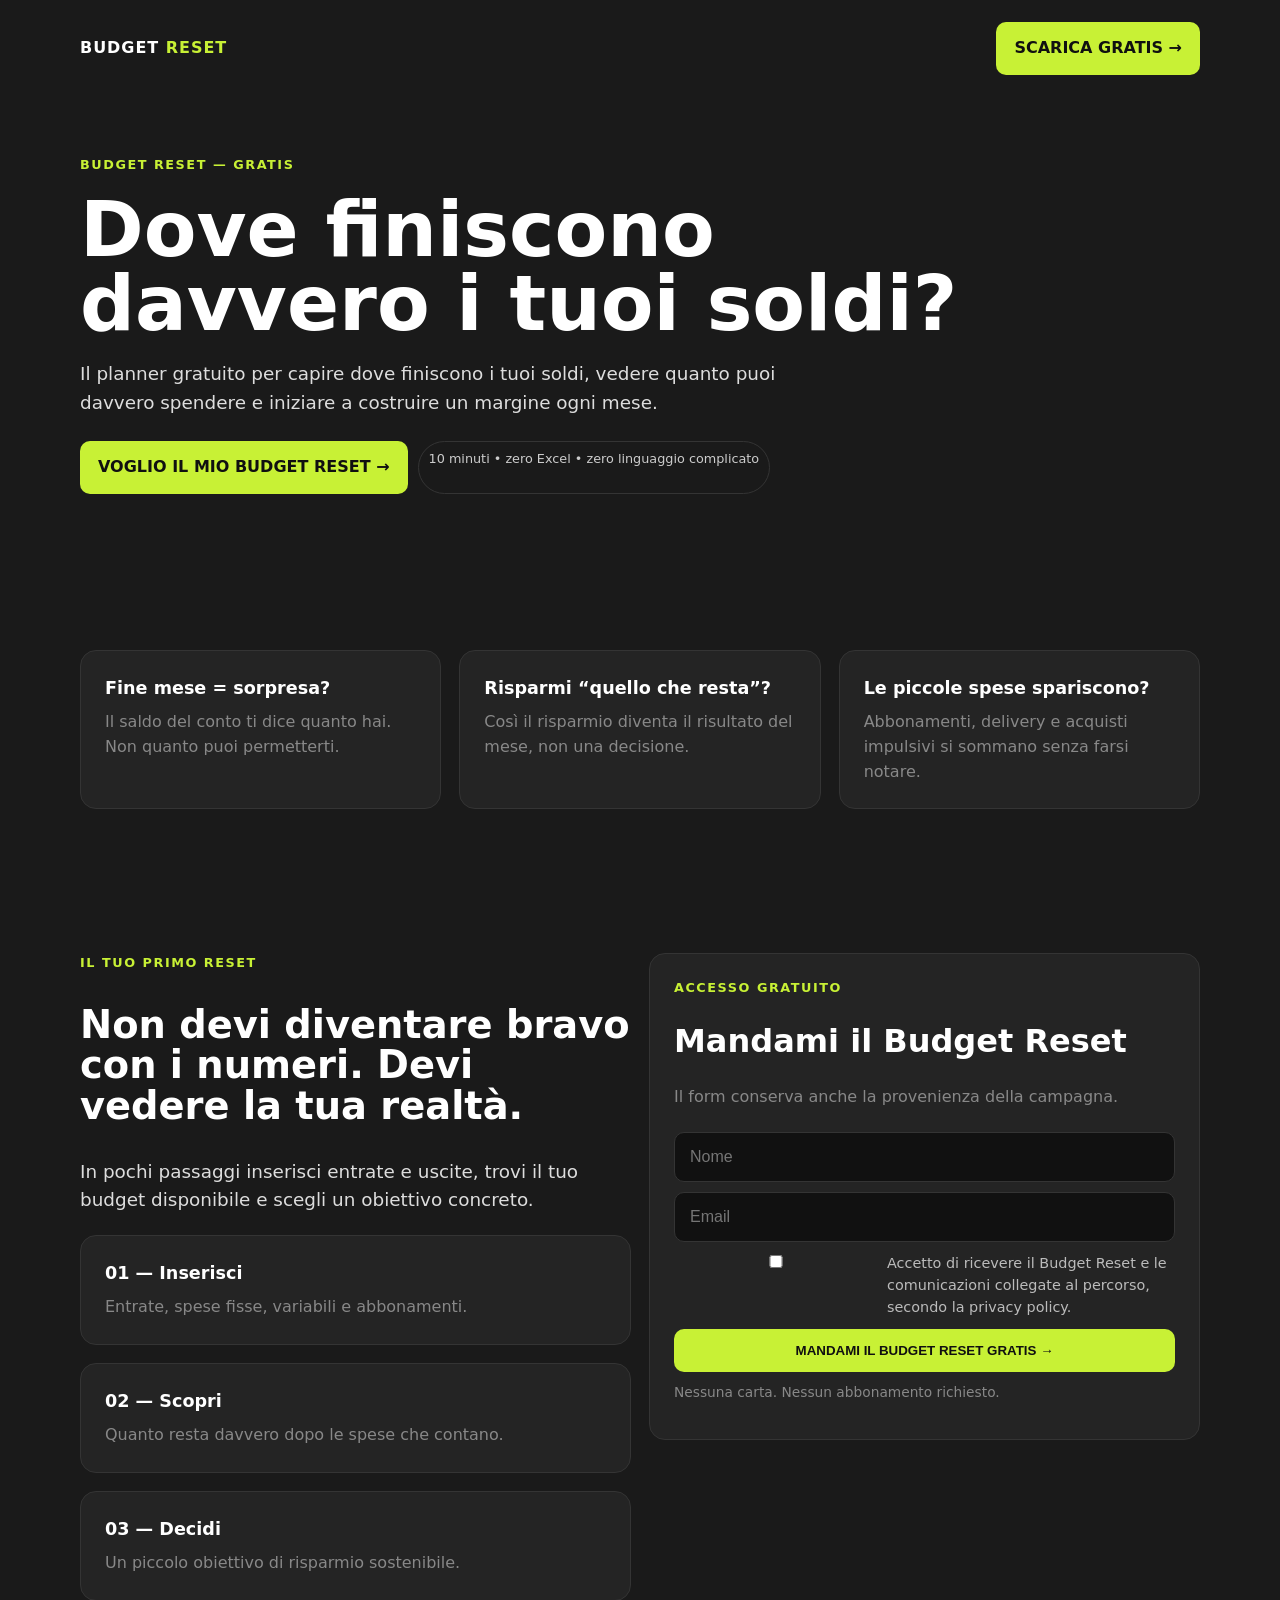
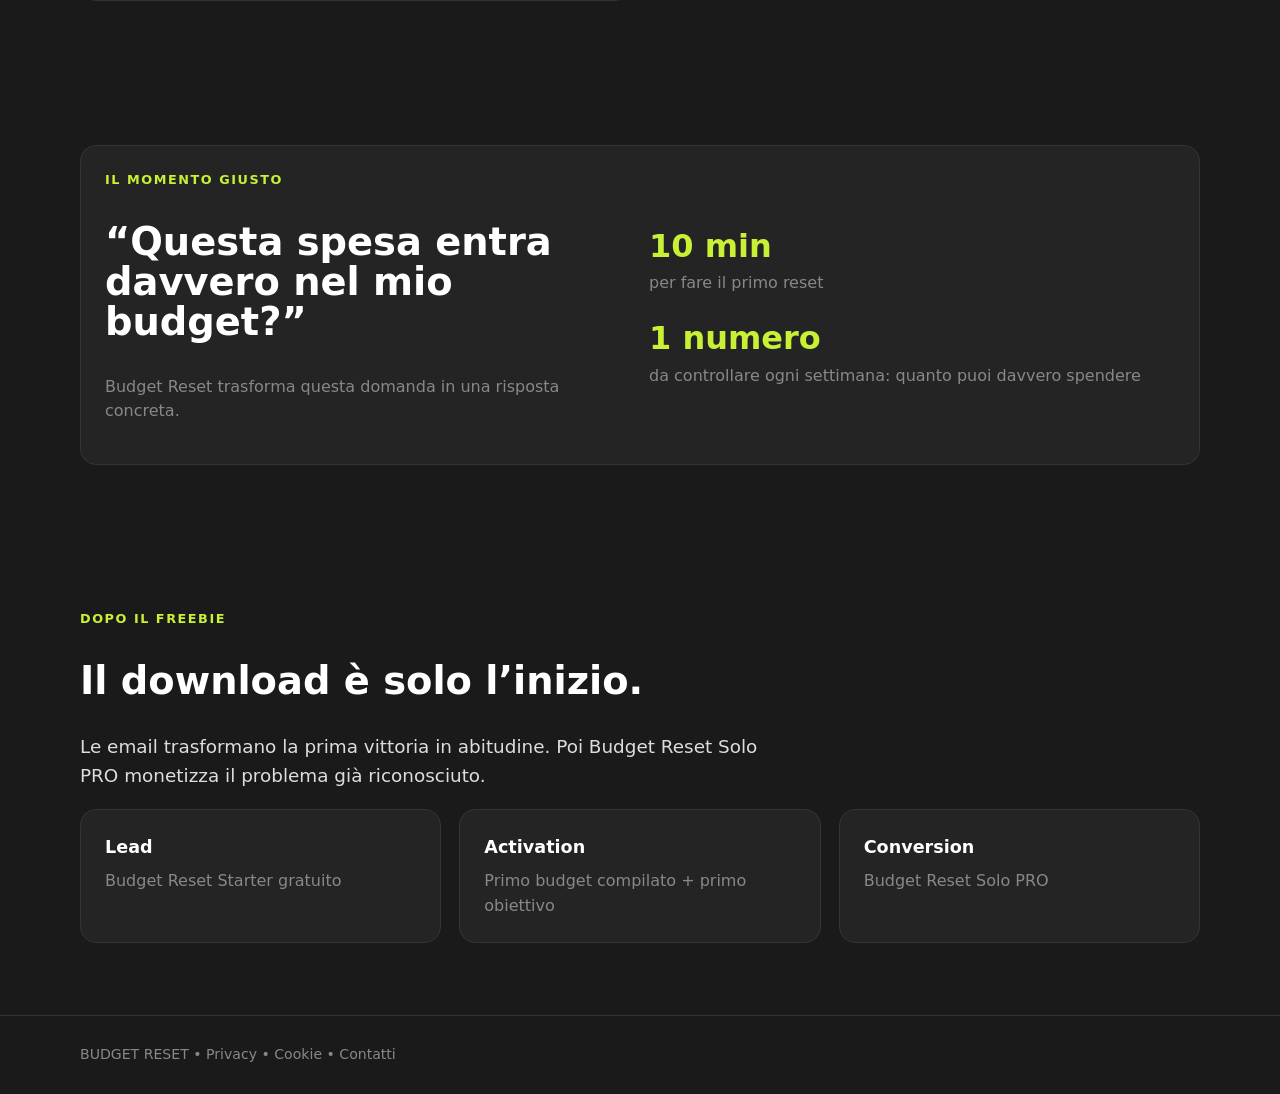
==== site/index.html @ 52a8dcbb "Add files via upload" ====
<!doctype html>
<html lang="it">
<head>
<meta charset="utf-8"><meta name="viewport" content="width=device-width,initial-scale=1">
<title>Budget Reset — Gratis</title>
<meta name="description" content="Capisci dove finiscono davvero i tuoi soldi in meno di 10 minuti.">
<link rel="stylesheet" href="style.css">
</head>
<body>
<div class="wrap">
<nav class="nav"><div class="logo">BUDGET <span>RESET</span></div><a class="btn" href="#download">SCARICA GRATIS →</a></nav>

<header class="hero">
<div class="kicker">BUDGET RESET — GRATIS</div>
<h1>Dove finiscono davvero i tuoi soldi?</h1>
<p class="lead">Il planner gratuito per capire dove finiscono i tuoi soldi, vedere quanto puoi davvero spendere e iniziare a costruire un margine ogni mese.</p>
<div style="display:flex;gap:10px;flex-wrap:wrap;margin-top:24px">
<a class="btn" href="#download">VOGLIO IL MIO BUDGET RESET →</a>
<span class="badge">10 minuti • zero Excel • zero linguaggio complicato</span>
</div>
</header>

<section><div class="grid grid3">
<div class="card"><strong>Fine mese = sorpresa?</strong><span class="muted">Il saldo del conto ti dice quanto hai. Non quanto puoi permetterti.</span></div>
<div class="card"><strong>Risparmi “quello che resta”?</strong><span class="muted">Così il risparmio diventa il risultato del mese, non una decisione.</span></div>
<div class="card"><strong>Le piccole spese spariscono?</strong><span class="muted">Abbonamenti, delivery e acquisti impulsivi si sommano senza farsi notare.</span></div>
</div></section>

<section id="download">
<div class="grid grid2" style="align-items:start">
<div>
<div class="kicker">IL TUO PRIMO RESET</div>
<h2>Non devi diventare bravo con i numeri. Devi vedere la tua realtà.</h2>
<p class="lead">In pochi passaggi inserisci entrate e uscite, trovi il tuo budget disponibile e scegli un obiettivo concreto.</p>
<div class="grid" style="margin-top:20px">
<div class="card"><strong>01 — Inserisci</strong><span class="muted">Entrate, spese fisse, variabili e abbonamenti.</span></div>
<div class="card"><strong>02 — Scopri</strong><span class="muted">Quanto resta davvero dopo le spese che contano.</span></div>
<div class="card"><strong>03 — Decidi</strong><span class="muted">Un piccolo obiettivo di risparmio sostenibile.</span></div>
</div>
</div>

<div class="card">
<div class="kicker">ACCESSO GRATUITO</div>
<h2 style="font-size:2rem">Mandami il Budget Reset</h2>
<p class="muted">Il form conserva anche la provenienza della campagna.</p>
<form class="form" id="leadForm" action="__WEBHOOK_URL__" method="POST">
<input name="name" id="name" placeholder="Nome" autocomplete="name" required>
<input name="email" id="email" type="email" placeholder="Email" autocomplete="email" required>
<input type="hidden" name="utm_source" id="utm_source">
<input type="hidden" name="utm_medium" id="utm_medium">
<input type="hidden" name="utm_campaign" id="utm_campaign">
<input type="hidden" name="utm_content" id="utm_content">
<input type="hidden" name="utm_term" id="utm_term">
<label class="check"><input type="checkbox" required> Accetto di ricevere il Budget Reset e le comunicazioni collegate al percorso, secondo la privacy policy.</label>
<button class="btn" type="submit">MANDAMI IL BUDGET RESET GRATIS →</button>
<div class="small">Nessuna carta. Nessun abbonamento richiesto.</div>
</form>
<div id="status" class="small" style="margin-top:12px"></div>
</div>
</div>
</section>

<section><div class="card"><div class="grid grid2" style="align-items:center">
<div><div class="kicker">IL MOMENTO GIUSTO</div><h2>“Questa spesa entra davvero nel mio budget?”</h2><p class="muted">Budget Reset trasforma questa domanda in una risposta concreta.</p></div>
<div><div class="stat">10 min</div><div class="muted">per fare il primo reset</div><div class="stat" style="margin-top:18px">1 numero</div><div class="muted">da controllare ogni settimana: quanto puoi davvero spendere</div></div>
</div></div></section>

<section><div class="kicker">DOPO IL FREEBIE</div><h2>Il download è solo l’inizio.</h2><p class="lead">Le email trasformano la prima vittoria in abitudine. Poi Budget Reset Solo PRO monetizza il problema già riconosciuto.</p>
<div class="grid grid3">
<div class="card"><strong>Lead</strong><span class="muted">Budget Reset Starter gratuito</span></div>
<div class="card"><strong>Activation</strong><span class="muted">Primo budget compilato + primo obiettivo</span></div>
<div class="card"><strong>Conversion</strong><span class="muted">Budget Reset Solo PRO</span></div>
</div></section>
</div>

<footer class="footer"><div class="wrap">BUDGET RESET • Privacy • Cookie • Contatti</div></footer>

<script>
(function(){
const p=new URLSearchParams(location.search);
["source","medium","campaign","content","term"].forEach(k=>{
const v=p.get("utm_"+k); const el=document.getElementById("utm_"+k); if(el) el.value=v||"";
});
localStorage.setItem("budget_reset_attribution", JSON.stringify(Object.fromEntries(
["source","medium","campaign","content","term"].map(k=>["utm_"+k,p.get("utm_"+k)||""])
)));
document.getElementById("leadForm").addEventListener("submit",function(e){
if(this.action.includes("__WEBHOOK_URL__")){
e.preventDefault();
document.getElementById("status").textContent="Configura il WEBHOOK_URL in index.html prima della pubblicazione.";
}
if(window.BRTrack) BRTrack("generate_lead");
});
})();
</script>
<script src="tracking.js"></script>
</body></html>
---- site/style.css ----
:root{--bg:#1A1A1A;--text:#FFFFFF;--accent:#C8F135;--muted:#888888;--card:#242424;--border:#343434}
*{box-sizing:border-box}html{scroll-behavior:smooth}
body{margin:0;background:var(--bg);color:var(--text);font-family:Inter,system-ui,-apple-system,Segoe UI,Roboto,Arial,sans-serif;line-height:1.55}
a{color:inherit}.wrap{width:min(1120px,92%);margin:auto}
.nav{display:flex;align-items:center;justify-content:space-between;padding:22px 0}
.logo{font-weight:900;letter-spacing:.06em}.logo span{color:var(--accent)}
.btn{display:inline-flex;align-items:center;justify-content:center;gap:8px;background:var(--accent);color:#101010;border:0;border-radius:10px;padding:14px 18px;font-weight:900;text-decoration:none;cursor:pointer}
.btn.ghost{background:transparent;color:var(--text);border:1px solid var(--border)}
.hero{padding:58px 0 84px}.kicker{color:var(--accent);font-weight:900;letter-spacing:.12em;font-size:.8rem}
h1{font-size:clamp(2.6rem,6vw,5.2rem);line-height:.97;margin:18px 0;max-width:900px}
h2{font-size:clamp(1.8rem,3vw,2.7rem);line-height:1.05}.lead{color:#ddd;font-size:1.15rem;max-width:720px}
.grid{display:grid;gap:18px}.grid3{grid-template-columns:repeat(3,1fr)}.grid2{grid-template-columns:repeat(2,1fr)}
.card{background:var(--card);border:1px solid var(--border);border-radius:16px;padding:24px}.card strong{display:block;font-size:1.1rem;margin-bottom:8px}
section{padding:72px 0}.muted{color:var(--muted)}
.form{display:grid;gap:10px;max-width:520px;margin-top:22px}
input{width:100%;padding:15px;border-radius:10px;border:1px solid var(--border);background:#111;color:var(--text);font-size:1rem}
.small{font-size:.86rem;color:var(--muted)}.check{display:flex;gap:10px;align-items:flex-start;font-size:.9rem;color:#bbb}
.footer{border-top:1px solid var(--border);padding:28px 0;color:var(--muted);font-size:.88rem}
.badge{display:inline-block;padding:7px 10px;border:1px solid var(--border);border-radius:999px;color:#ccc;font-size:.8rem}
.stat{font-size:2rem;font-weight:900;color:var(--accent)}
@media(max-width:800px){.grid3,.grid2{grid-template-columns:1fr}.hero{padding-top:30px}.nav .btn{padding:11px 13px}}
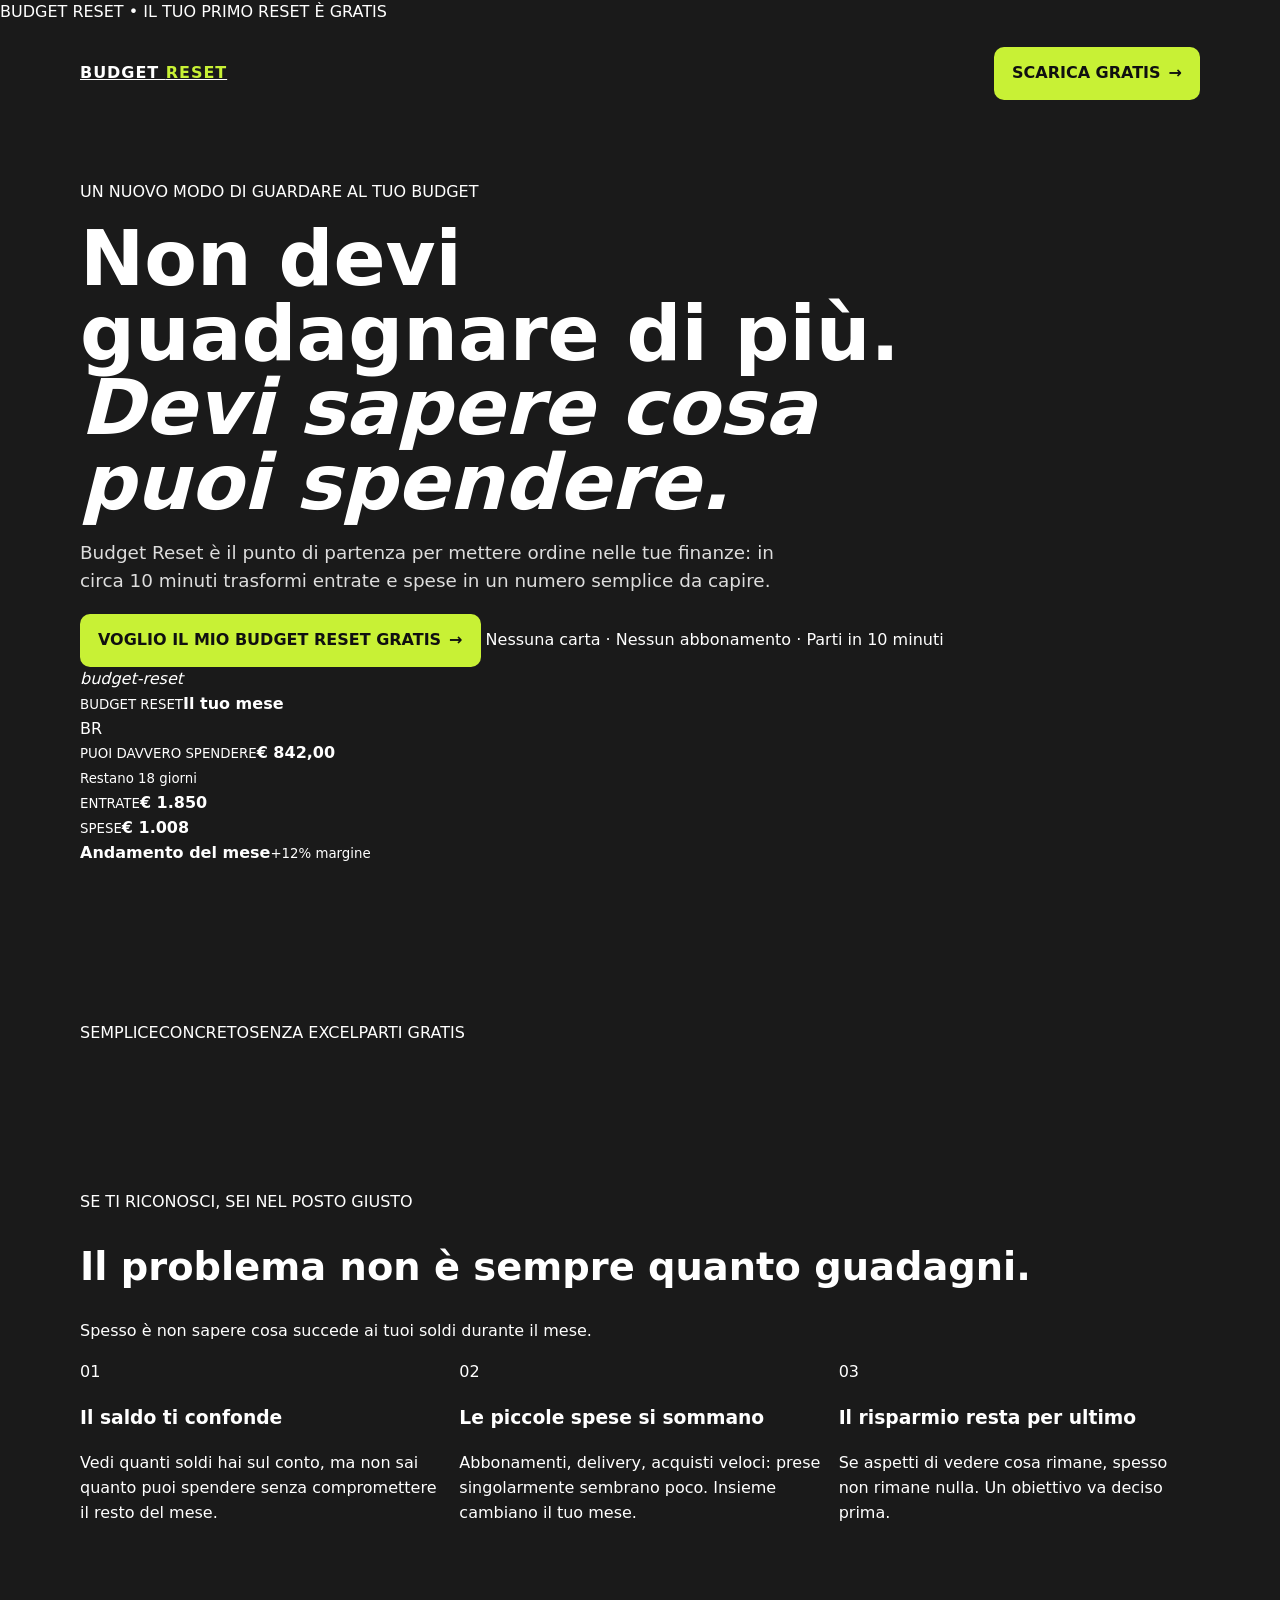
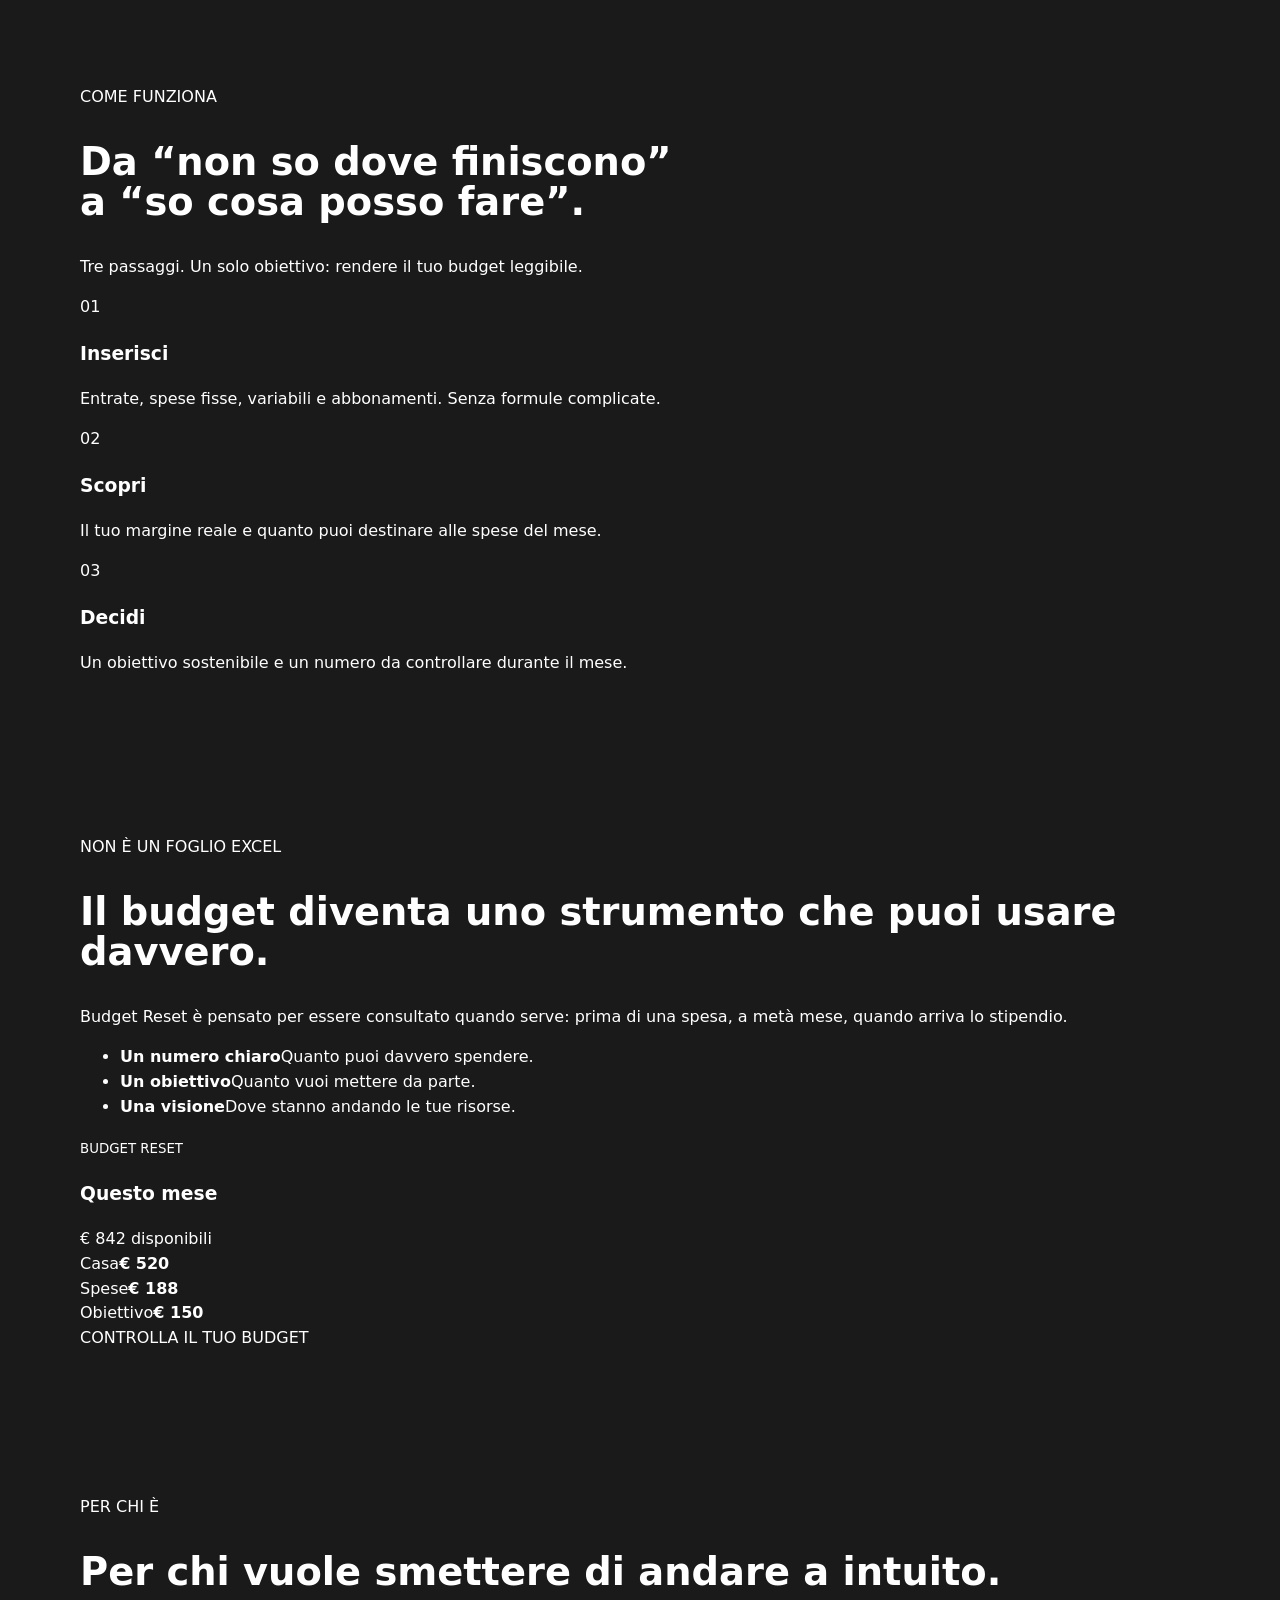
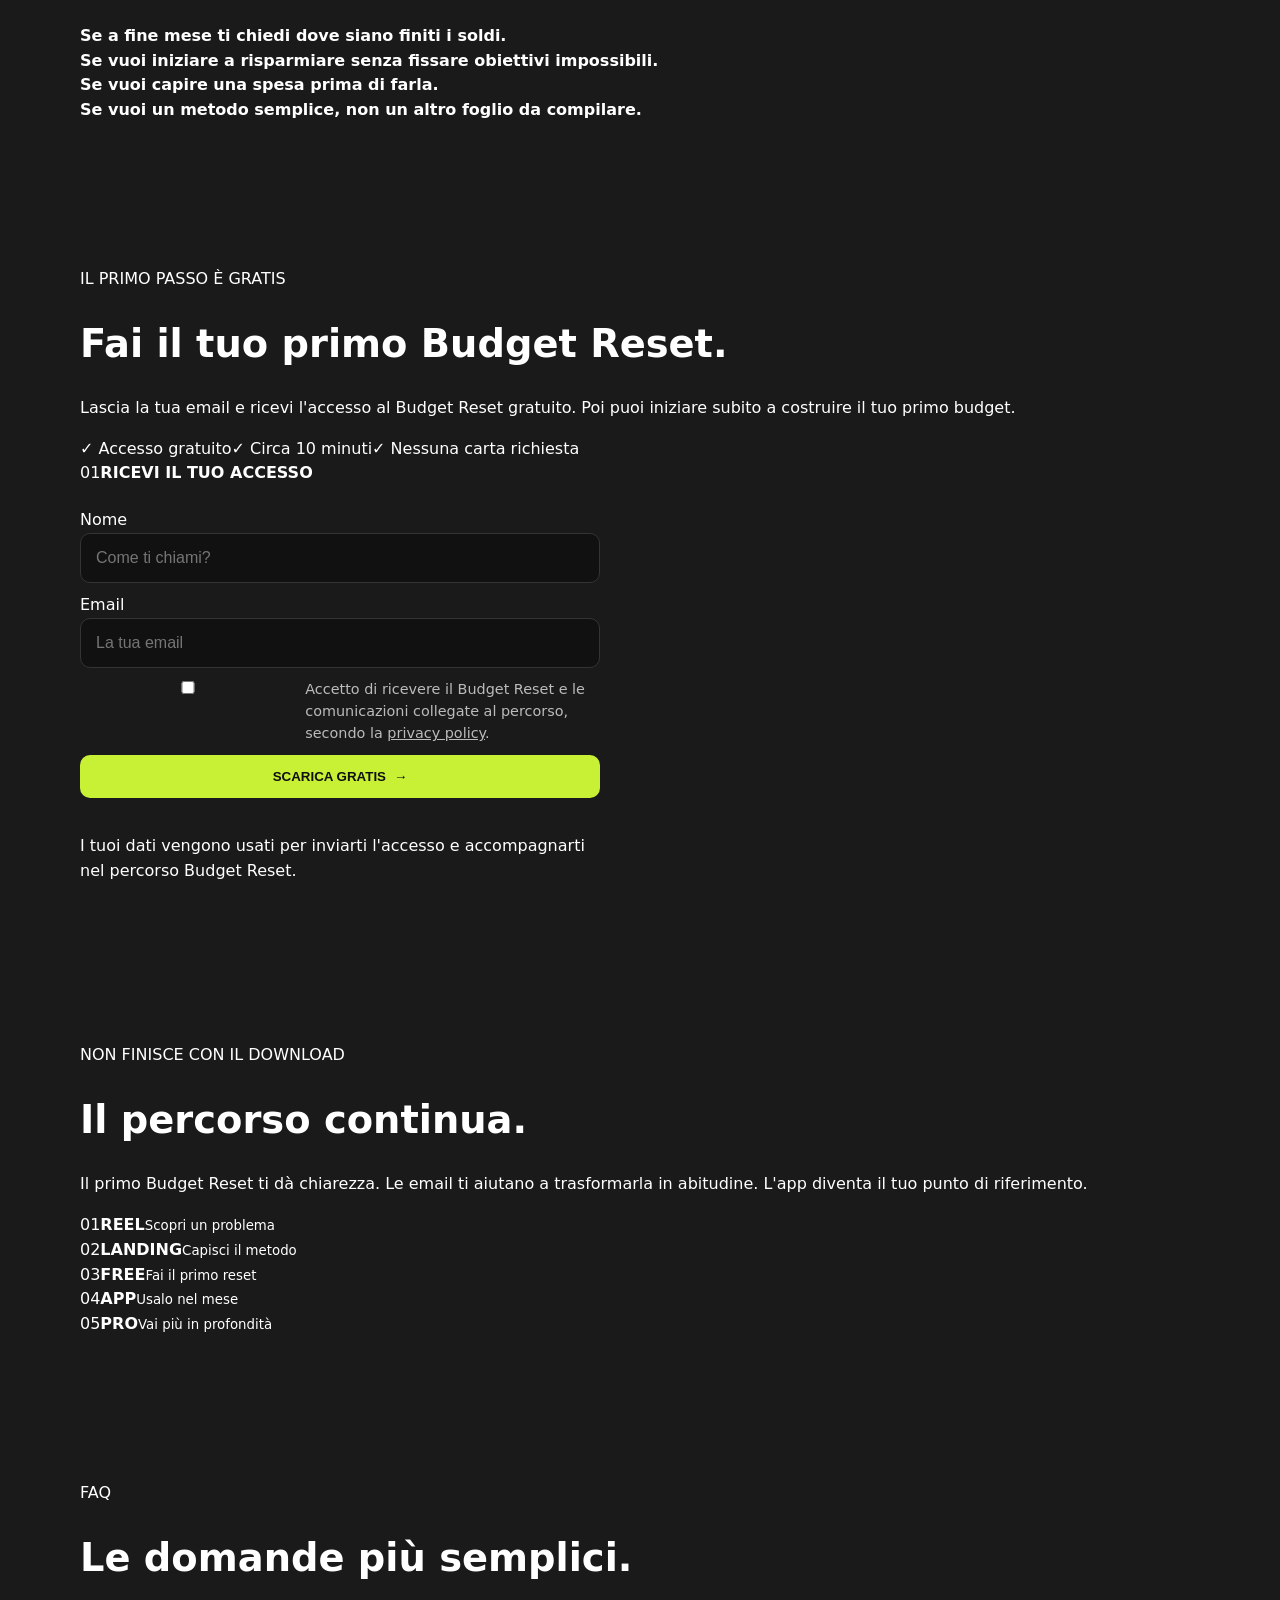
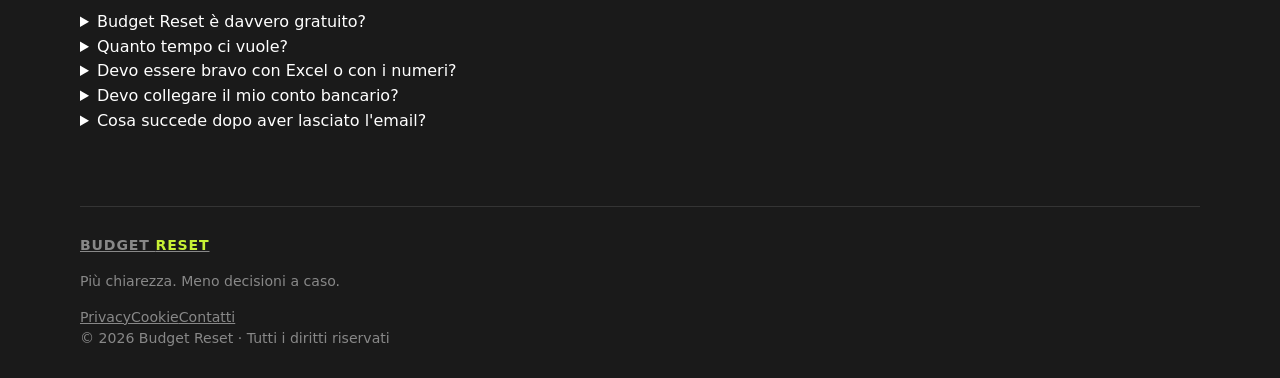
==== commit 9f0e4aeb: "feat: create Budget Reset landing page 2.0" ====
--- a/site/index.html
+++ b/site/index.html
@@ -1,97 +1,118 @@
 <!doctype html>
 <html lang="it">
 <head>
-<meta charset="utf-8"><meta name="viewport" content="width=device-width,initial-scale=1">
-<title>Budget Reset — Gratis</title>
-<meta name="description" content="Capisci dove finiscono davvero i tuoi soldi in meno di 10 minuti.">
+<meta charset="utf-8">
+<meta name="viewport" content="width=device-width,initial-scale=1">
+<title>Budget Reset — Riprendi il controllo dei tuoi soldi</title>
+<meta name="description" content="Budget Reset ti aiuta a capire quanto puoi davvero spendere, organizzare le tue spese e costruire un margine ogni mese. Gratis.">
+<meta name="theme-color" content="#111111">
 <link rel="stylesheet" href="style.css">
 </head>
 <body>
+<div class="announcement">BUDGET RESET <span>•</span> IL TUO PRIMO RESET È GRATIS</div>
 <div class="wrap">
-<nav class="nav"><div class="logo">BUDGET <span>RESET</span></div><a class="btn" href="#download">SCARICA GRATIS →</a></nav>
+<nav class="nav" aria-label="Navigazione principale">
+  <a class="logo" href="/">BUDGET <span>RESET</span></a>
+  <a class="btn btn-small" href="#download">SCARICA GRATIS <b>→</b></a>
+</nav>
 
-<header class="hero">
-<div class="kicker">BUDGET RESET — GRATIS</div>
-<h1>Dove finiscono davvero i tuoi soldi?</h1>
-<p class="lead">Il planner gratuito per capire dove finiscono i tuoi soldi, vedere quanto puoi davvero spendere e iniziare a costruire un margine ogni mese.</p>
-<div style="display:flex;gap:10px;flex-wrap:wrap;margin-top:24px">
-<a class="btn" href="#download">VOGLIO IL MIO BUDGET RESET →</a>
-<span class="badge">10 minuti • zero Excel • zero linguaggio complicato</span>
-</div>
-</header>
-
-<section><div class="grid grid3">
-<div class="card"><strong>Fine mese = sorpresa?</strong><span class="muted">Il saldo del conto ti dice quanto hai. Non quanto puoi permetterti.</span></div>
-<div class="card"><strong>Risparmi “quello che resta”?</strong><span class="muted">Così il risparmio diventa il risultato del mese, non una decisione.</span></div>
-<div class="card"><strong>Le piccole spese spariscono?</strong><span class="muted">Abbonamenti, delivery e acquisti impulsivi si sommano senza farsi notare.</span></div>
-</div></section>
-
-<section id="download">
-<div class="grid grid2" style="align-items:start">
-<div>
-<div class="kicker">IL TUO PRIMO RESET</div>
-<h2>Non devi diventare bravo con i numeri. Devi vedere la tua realtà.</h2>
-<p class="lead">In pochi passaggi inserisci entrate e uscite, trovi il tuo budget disponibile e scegli un obiettivo concreto.</p>
-<div class="grid" style="margin-top:20px">
-<div class="card"><strong>01 — Inserisci</strong><span class="muted">Entrate, spese fisse, variabili e abbonamenti.</span></div>
-<div class="card"><strong>02 — Scopri</strong><span class="muted">Quanto resta davvero dopo le spese che contano.</span></div>
-<div class="card"><strong>03 — Decidi</strong><span class="muted">Un piccolo obiettivo di risparmio sostenibile.</span></div>
-</div>
-</div>
-
-<div class="card">
-<div class="kicker">ACCESSO GRATUITO</div>
-<h2 style="font-size:2rem">Mandami il Budget Reset</h2>
-<p class="muted">Il form conserva anche la provenienza della campagna.</p>
-<form class="form" id="leadForm" action="__WEBHOOK_URL__" method="POST">
-<input name="name" id="name" placeholder="Nome" autocomplete="name" required>
-<input name="email" id="email" type="email" placeholder="Email" autocomplete="email" required>
-<input type="hidden" name="utm_source" id="utm_source">
-<input type="hidden" name="utm_medium" id="utm_medium">
-<input type="hidden" name="utm_campaign" id="utm_campaign">
-<input type="hidden" name="utm_content" id="utm_content">
-<input type="hidden" name="utm_term" id="utm_term">
-<label class="check"><input type="checkbox" required> Accetto di ricevere il Budget Reset e le comunicazioni collegate al percorso, secondo la privacy policy.</label>
-<button class="btn" type="submit">MANDAMI IL BUDGET RESET GRATIS →</button>
-<div class="small">Nessuna carta. Nessun abbonamento richiesto.</div>
-</form>
-<div id="status" class="small" style="margin-top:12px"></div>
-</div>
-</div>
+<main>
+<section class="hero">
+  <div class="hero-copy">
+    <div class="eyebrow">UN NUOVO MODO DI GUARDARE AL TUO BUDGET</div>
+    <h1>Non devi guadagnare di più.<br><em>Devi sapere cosa puoi spendere.</em></h1>
+    <p class="lead">Budget Reset è il punto di partenza per mettere ordine nelle tue finanze: in circa 10 minuti trasformi entrate e spese in un numero semplice da capire.</p>
+    <div class="hero-actions">
+      <a class="btn" href="#download">VOGLIO IL MIO BUDGET RESET GRATIS <b>→</b></a>
+      <span class="micro">Nessuna carta · Nessun abbonamento · Parti in 10 minuti</span>
+    </div>
+  </div>
+  <div class="hero-visual" aria-label="Anteprima della web app Budget Reset">
+    <div class="browser">
+      <div class="browser-bar"><span></span><span></span><span></span><i>budget-reset</i></div>
+      <div class="app-head"><div><small>BUDGET RESET</small><strong>Il tuo mese</strong></div><div class="avatar">BR</div></div>
+      <div class="balance"><small>PUOI DAVVERO SPENDERE</small><strong>€ 842,00</strong><div class="progress"><span></span></div><small>Restano 18 giorni</small></div>
+      <div class="mini-grid"><div><small>ENTRATE</small><b>€ 1.850</b></div><div><small>SPESE</small><b>€ 1.008</b></div></div>
+      <div class="chart"><div class="chart-label"><b>Andamento del mese</b><small>+12% margine</small></div><div class="bars"><i style="height:45%"></i><i style="height:62%"></i><i style="height:40%"></i><i style="height:70%"></i><i style="height:52%"></i><i style="height:82%"></i><i style="height:64%"></i></div></div>
+    </div>
+  </div>
 </section>
 
-<section><div class="card"><div class="grid grid2" style="align-items:center">
-<div><div class="kicker">IL MOMENTO GIUSTO</div><h2>“Questa spesa entra davvero nel mio budget?”</h2><p class="muted">Budget Reset trasforma questa domanda in una risposta concreta.</p></div>
-<div><div class="stat">10 min</div><div class="muted">per fare il primo reset</div><div class="stat" style="margin-top:18px">1 numero</div><div class="muted">da controllare ogni settimana: quanto puoi davvero spendere</div></div>
-</div></div></section>
+<section class="trust-strip"><span>SEMPLICE</span><span>CONCRETO</span><span>SENZA EXCEL</span><span>PARTI GRATIS</span></section>
 
-<section><div class="kicker">DOPO IL FREEBIE</div><h2>Il download è solo l’inizio.</h2><p class="lead">Le email trasformano la prima vittoria in abitudine. Poi Budget Reset Solo PRO monetizza il problema già riconosciuto.</p>
-<div class="grid grid3">
-<div class="card"><strong>Lead</strong><span class="muted">Budget Reset Starter gratuito</span></div>
-<div class="card"><strong>Activation</strong><span class="muted">Primo budget compilato + primo obiettivo</span></div>
-<div class="card"><strong>Conversion</strong><span class="muted">Budget Reset Solo PRO</span></div>
-</div></section>
+<section class="problem">
+  <div class="section-intro"><div class="eyebrow">SE TI RICONOSCI, SEI NEL POSTO GIUSTO</div><h2>Il problema non è sempre quanto guadagni.</h2><p>Spesso è non sapere cosa succede ai tuoi soldi durante il mese.</p></div>
+  <div class="grid grid3">
+    <article class="feature-card"><span class="number">01</span><h3>Il saldo ti confonde</h3><p>Vedi quanti soldi hai sul conto, ma non sai quanto puoi spendere senza compromettere il resto del mese.</p></article>
+    <article class="feature-card"><span class="number">02</span><h3>Le piccole spese si sommano</h3><p>Abbonamenti, delivery, acquisti veloci: prese singolarmente sembrano poco. Insieme cambiano il tuo mese.</p></article>
+    <article class="feature-card"><span class="number">03</span><h3>Il risparmio resta per ultimo</h3><p>Se aspetti di vedere cosa rimane, spesso non rimane nulla. Un obiettivo va deciso prima.</p></article>
+  </div>
+</section>
+
+<section class="how">
+  <div class="section-intro centered"><div class="eyebrow">COME FUNZIONA</div><h2>Da “non so dove finiscono”<br> a “so cosa posso fare”.</h2><p>Tre passaggi. Un solo obiettivo: rendere il tuo budget leggibile.</p></div>
+  <div class="steps">
+    <div class="step"><span>01</span><div><h3>Inserisci</h3><p>Entrate, spese fisse, variabili e abbonamenti. Senza formule complicate.</p></div></div>
+    <div class="step"><span>02</span><div><h3>Scopri</h3><p>Il tuo margine reale e quanto puoi destinare alle spese del mese.</p></div></div>
+    <div class="step"><span>03</span><div><h3>Decidi</h3><p>Un obiettivo sostenibile e un numero da controllare durante il mese.</p></div></div>
+  </div>
+</section>
+
+<section class="app-section">
+  <div class="app-copy"><div class="eyebrow">NON È UN FOGLIO EXCEL</div><h2>Il budget diventa uno strumento che puoi usare davvero.</h2><p>Budget Reset è pensato per essere consultato quando serve: prima di una spesa, a metà mese, quando arriva lo stipendio.</p><ul><li><b>Un numero chiaro</b><span>Quanto puoi davvero spendere.</span></li><li><b>Un obiettivo</b><span>Quanto vuoi mettere da parte.</span></li><li><b>Una visione</b><span>Dove stanno andando le tue risorse.</span></li></ul></div>
+  <div class="phone-wrap"><div class="phone"><div class="phone-notch"></div><div class="phone-screen"><small>BUDGET RESET</small><h3>Questo mese</h3><div class="phone-total">€ 842 <span>disponibili</span></div><div class="phone-row"><span>Casa</span><b>€ 520</b></div><div class="phone-row"><span>Spese</span><b>€ 188</b></div><div class="phone-row"><span>Obiettivo</span><b>€ 150</b></div><div class="phone-cta">CONTROLLA IL TUO BUDGET</div></div></div></div>
+</section>
+
+<section class="audience">
+  <div class="section-intro"><div class="eyebrow">PER CHI È</div><h2>Per chi vuole smettere di andare a intuito.</h2></div>
+  <div class="audience-grid"><div><b>Se a fine mese ti chiedi dove siano finiti i soldi.</b></div><div><b>Se vuoi iniziare a risparmiare senza fissare obiettivi impossibili.</b></div><div><b>Se vuoi capire una spesa prima di farla.</b></div><div><b>Se vuoi un metodo semplice, non un altro foglio da compilare.</b></div></div>
+</section>
+
+<section class="download" id="download">
+  <div class="download-copy"><div class="eyebrow">IL PRIMO PASSO È GRATIS</div><h2>Fai il tuo primo Budget Reset.</h2><p>Lascia la tua email e ricevi l'accesso al Budget Reset gratuito. Poi puoi iniziare subito a costruire il tuo primo budget.</p><div class="check-list"><span>✓ Accesso gratuito</span><span>✓ Circa 10 minuti</span><span>✓ Nessuna carta richiesta</span></div></div>
+  <div class="form-card">
+    <div class="form-top"><span>01</span><b>RICEVI IL TUO ACCESSO</b></div>
+    <form class="form" id="leadForm" action="/api/lead" method="POST">
+      <label>Nome<input name="name" id="name" placeholder="Come ti chiami?" autocomplete="name" required></label>
+      <label>Email<input name="email" id="email" type="email" placeholder="La tua email" autocomplete="email" required></label>
+      <input type="hidden" name="utm_source" id="utm_source"><input type="hidden" name="utm_medium" id="utm_medium"><input type="hidden" name="utm_campaign" id="utm_campaign"><input type="hidden" name="utm_content" id="utm_content"><input type="hidden" name="utm_term" id="utm_term">
+      <input type="hidden" name="landing_version" value="2.0">
+      <label class="check"><input type="checkbox" name="consent" value="yes" required><span>Accetto di ricevere il Budget Reset e le comunicazioni collegate al percorso, secondo la <a href="/privacy.html">privacy policy</a>.</span></label>
+      <button class="btn" type="submit">SCARICA GRATIS <b>→</b></button>
+      <div id="status" class="form-status" role="status"></div>
+      <p class="form-note">I tuoi dati vengono usati per inviarti l'accesso e accompagnarti nel percorso Budget Reset.</p>
+    </form>
+  </div>
+</section>
+
+<section class="journey">
+  <div class="section-intro centered"><div class="eyebrow">NON FINISCE CON IL DOWNLOAD</div><h2>Il percorso continua.</h2><p>Il primo Budget Reset ti dà chiarezza. Le email ti aiutano a trasformarla in abitudine. L'app diventa il tuo punto di riferimento.</p></div>
+  <div class="journey-line"><div><span>01</span><b>REEL</b><small>Scopri un problema</small></div><div><span>02</span><b>LANDING</b><small>Capisci il metodo</small></div><div><span>03</span><b>FREE</b><small>Fai il primo reset</small></div><div><span>04</span><b>APP</b><small>Usalo nel mese</small></div><div><span>05</span><b>PRO</b><small>Vai più in profondità</small></div></div>
+</section>
+
+<section class="faq">
+  <div class="section-intro"><div class="eyebrow">FAQ</div><h2>Le domande più semplici.</h2></div>
+  <div class="faq-list">
+    <details><summary>Budget Reset è davvero gratuito?</summary><p>Sì. Il primo Budget Reset è pensato come accesso gratuito al percorso. Non serve inserire una carta.</p></details>
+    <details><summary>Quanto tempo ci vuole?</summary><p>Per il primo reset considera circa 10 minuti. L'obiettivo è darti una fotografia utile senza trasformare il budget in un lavoro.</p></details>
+    <details><summary>Devo essere bravo con Excel o con i numeri?</summary><p>No. Il percorso è costruito per rendere semplici le informazioni che normalmente risultano confuse.</p></details>
+    <details><summary>Devo collegare il mio conto bancario?</summary><p>No. Il primo Budget Reset parte dai dati che inserisci tu.</p></details>
+    <details><summary>Cosa succede dopo aver lasciato l'email?</summary><p>Ricevi l'accesso al Budget Reset e una sequenza di email con indicazioni pratiche per trasformare il primo reset in un'abitudine.</p></details>
+  </div>
+</section>
+</main>
+
+<footer class="footer"><div class="footer-inner"><div><a class="logo" href="/">BUDGET <span>RESET</span></a><p>Più chiarezza. Meno decisioni a caso.</p></div><div class="footer-links"><a href="/privacy.html">Privacy</a><a href="/privacy.html#cookie">Cookie</a><a href="mailto:support@zirofy.app">Contatti</a></div></div><div class="footer-bottom">© 2026 Budget Reset · Tutti i diritti riservati</div></footer>
 </div>
-
-<footer class="footer"><div class="wrap">BUDGET RESET • Privacy • Cookie • Contatti</div></footer>
-
 <script>
 (function(){
 const p=new URLSearchParams(location.search);
-["source","medium","campaign","content","term"].forEach(k=>{
-const v=p.get("utm_"+k); const el=document.getElementById("utm_"+k); if(el) el.value=v||"";
-});
-localStorage.setItem("budget_reset_attribution", JSON.stringify(Object.fromEntries(
-["source","medium","campaign","content","term"].map(k=>["utm_"+k,p.get("utm_"+k)||""])
-)));
-document.getElementById("leadForm").addEventListener("submit",function(e){
-if(this.action.includes("__WEBHOOK_URL__")){
-e.preventDefault();
-document.getElementById("status").textContent="Configura il WEBHOOK_URL in index.html prima della pubblicazione.";
-}
-if(window.BRTrack) BRTrack("generate_lead");
-});
+["source","medium","campaign","content","term"].forEach(k=>{const v=p.get("utm_"+k);const el=document.getElementById("utm_"+k);if(el)el.value=v||"";});
+localStorage.setItem("budget_reset_attribution",JSON.stringify(Object.fromEntries(["source","medium","campaign","content","term"].map(k=>["utm_"+k,p.get("utm_"+k)||""]))));
+const form=document.getElementById("leadForm");
+form.addEventListener("submit",async function(e){e.preventDefault();const status=document.getElementById("status"),button=form.querySelector("button");button.disabled=true;status.textContent="Invio in corso…";try{const response=await fetch(form.action,{method:"POST",body:new FormData(form),headers:{Accept:"application/json"}});const data=await response.json().catch(()=>({}));if(!response.ok||!data.ok)throw new Error(data.error||"Invio non riuscito.");if(window.BRTrack)BRTrack("generate_lead");window.location.href="/thank-you";}catch(error){status.textContent=error.message||"Non è stato possibile completare la richiesta. Riprova tra poco.";button.disabled=false;}});
 })();
 </script>
 <script src="tracking.js"></script>
-</body></html>
+</body>
+</html>
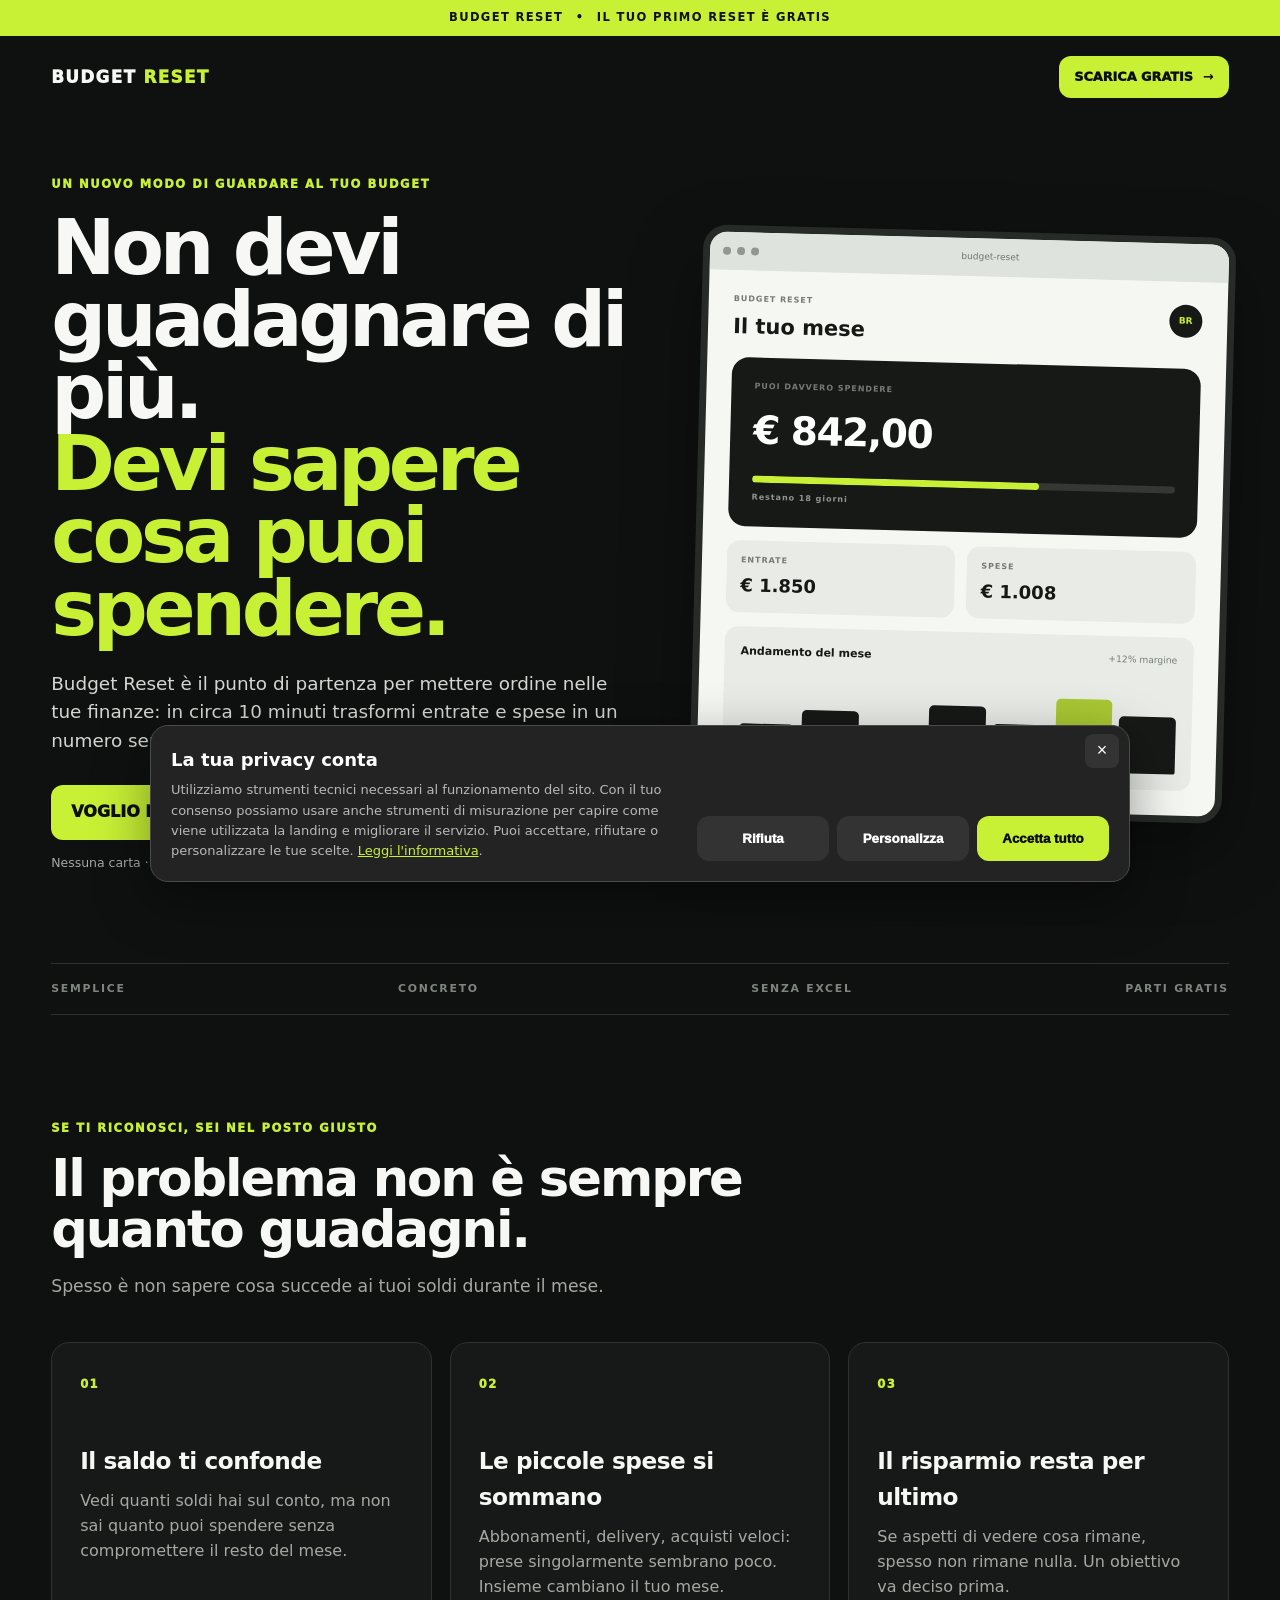
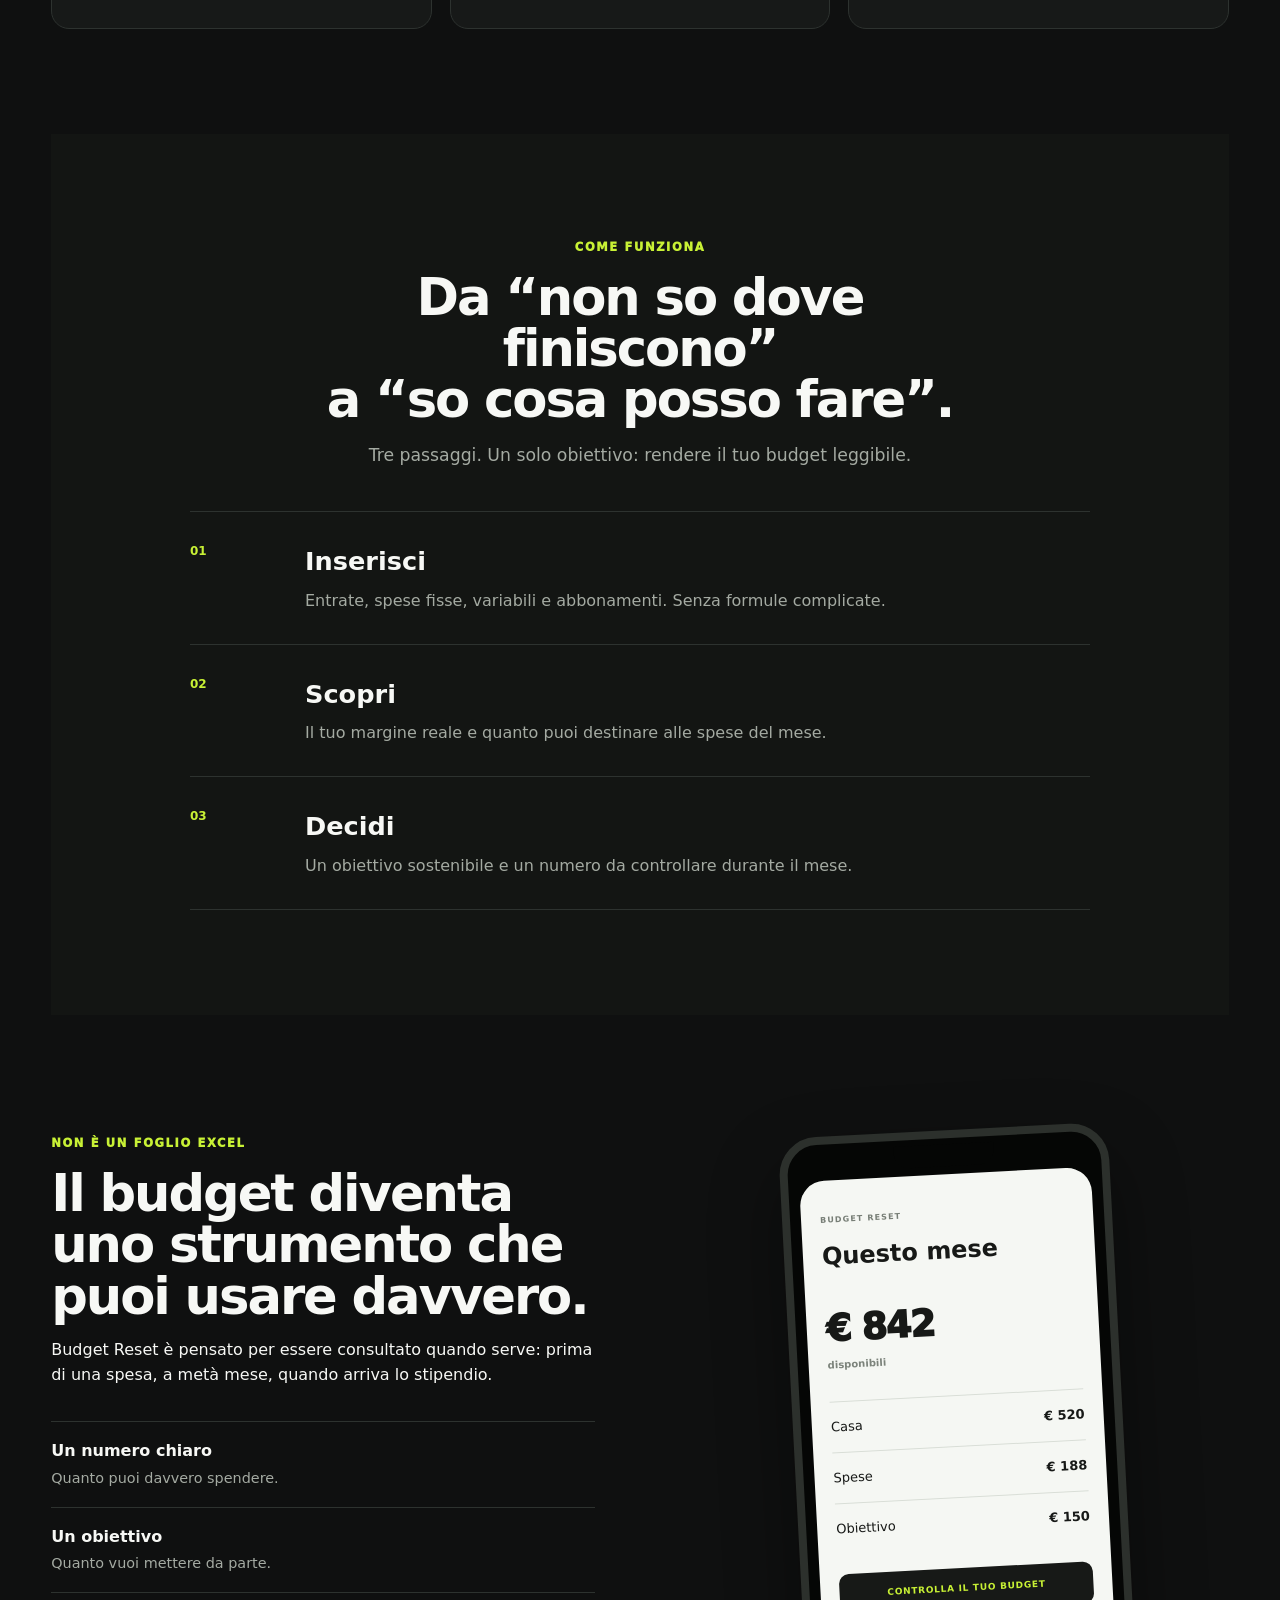
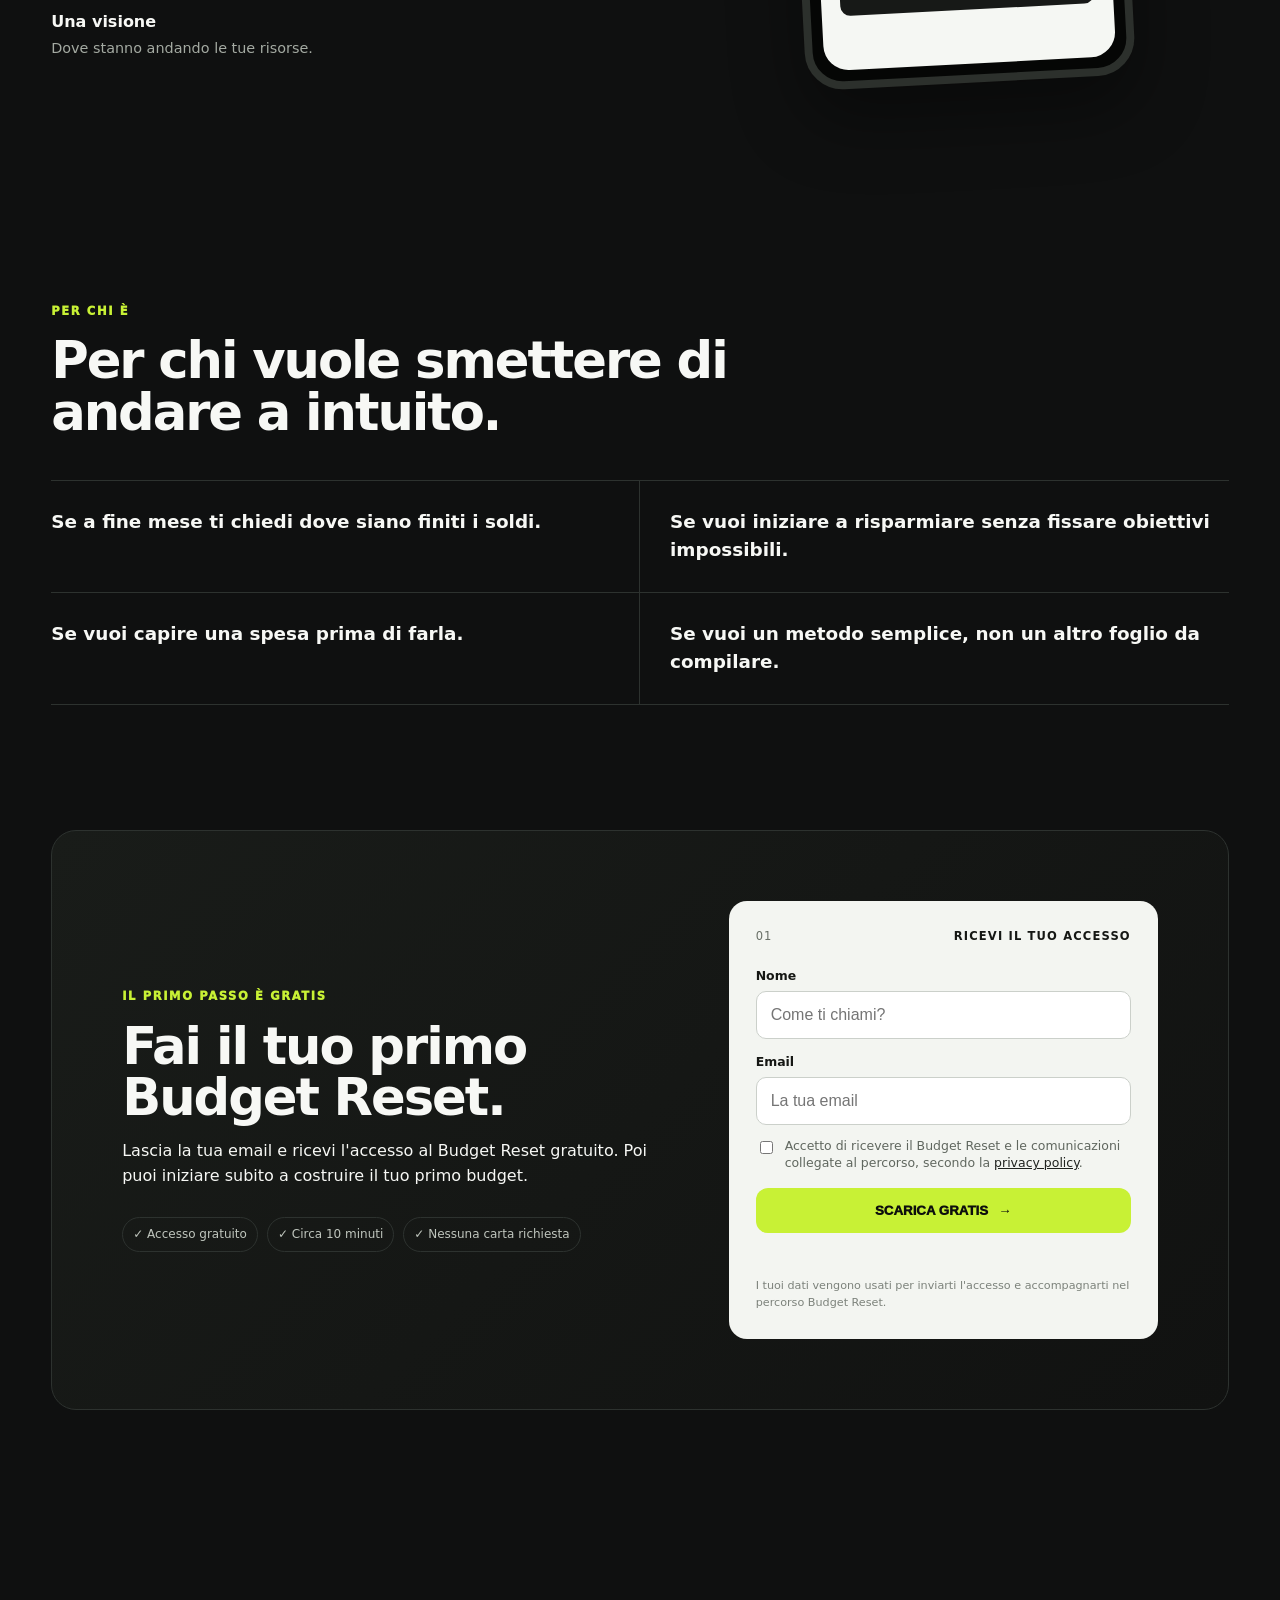
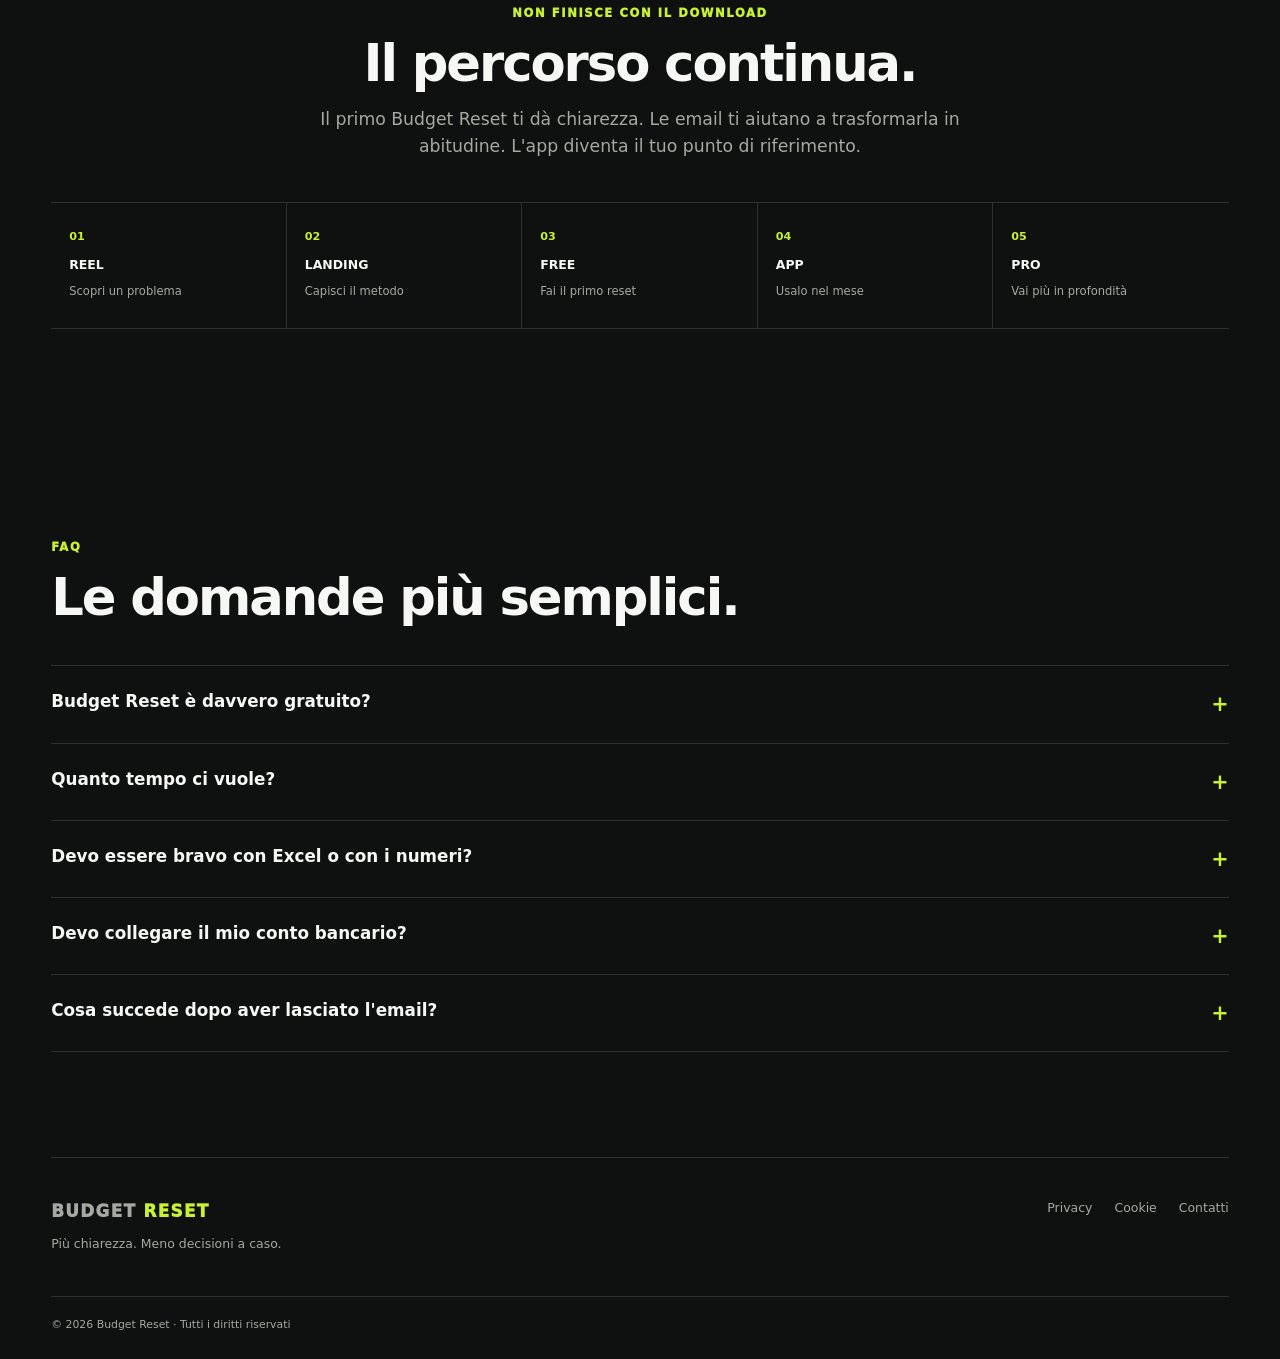
==== commit cf09b65e: "feat: add responsive cookie consent banner to landing" ====
--- a/site/index.html
+++ b/site/index.html
@@ -7,7 +7,36 @@
 <meta name="description" content="Budget Reset ti aiuta a capire quanto puoi davvero spendere, organizzare le tue spese e costruire un margine ogni mese. Gratis.">
 <meta name="theme-color" content="#111111">
 <link rel="stylesheet" href="style.css">
-</head>
+<style>
+.cookie-banner{position:fixed;left:18px;right:18px;bottom:18px;z-index:9999;background:#232323;color:#fff;border:1px solid #4a4a4a;border-radius:18px;box-shadow:0 18px 55px rgba(0,0,0,.4);padding:20px;max-width:980px;margin:auto}
+.cookie-banner-inner{display:grid;grid-template-columns:1fr auto;gap:18px;align-items:end}
+.cookie-title{font-size:18px;font-weight:850;margin:0 0 7px}
+.cookie-text{margin:0;color:#b9b9b9;font-size:13px;line-height:1.55}
+.cookie-actions{display:flex;gap:8px;flex-wrap:wrap;justify-content:flex-end}
+.cookie-actions .btn{min-width:132px}
+.cookie-secondary{background:#333!important;color:#fff!important}
+.cookie-close{position:absolute;right:10px;top:8px;width:34px;height:34px;border:0;border-radius:8px;background:#333;color:#fff;cursor:pointer;font-size:18px}
+.cookie-preferences{display:none;margin-top:15px;padding-top:15px;border-top:1px solid #383838}
+.cookie-preferences.show{display:block}
+.cookie-option{display:flex;justify-content:space-between;gap:18px;align-items:center;padding:12px 0;border-bottom:1px solid #383838}
+.cookie-option:last-child{border-bottom:0}
+.cookie-switch{position:relative;width:48px;height:26px;flex:none}
+.cookie-switch input{opacity:0;width:0;height:0}
+.cookie-slider{position:absolute;inset:0;background:#444;border-radius:999px;cursor:pointer}
+.cookie-slider:before{content:"";position:absolute;width:20px;height:20px;left:3px;top:3px;background:#fff;border-radius:50%;transition:.18s}
+.cookie-switch input:checked + .cookie-slider{background:#C8F135}
+.cookie-switch input:checked + .cookie-slider:before{transform:translateX(22px);background:#111}
+.cookie-necessary{color:#C8F135;font-size:12px;font-weight:800}
+.cookie-link{color:#C8F135}
+@media(max-width:700px){
+  .cookie-banner{left:10px;right:10px;bottom:10px;padding:17px}
+  .cookie-banner-inner{grid-template-columns:1fr;gap:13px}
+  .cookie-actions{justify-content:stretch}
+  .cookie-actions .btn{flex:1 1 100%;min-width:0}
+  .cookie-title{font-size:16px}
+  .cookie-text{font-size:12px}
+}
+</style></head>
 <body>
 <div class="announcement">BUDGET RESET <span>•</span> IL TUO PRIMO RESET È GRATIS</div>
 <div class="wrap">
@@ -114,5 +143,85 @@
 })();
 </script>
 <script src="tracking.js"></script>
-</body>
+<div id="cookieBanner" class="cookie-banner" role="dialog" aria-modal="false" aria-labelledby="cookieTitle" aria-describedby="cookieText" hidden>
+  <button id="cookieClose" class="cookie-close" type="button" aria-label="Rifiuta i cookie non necessari">×</button>
+  <div class="cookie-banner-inner">
+    <div>
+      <h2 id="cookieTitle" class="cookie-title">La tua privacy conta</h2>
+      <p id="cookieText" class="cookie-text">Utilizziamo strumenti tecnici necessari al funzionamento del sito. Con il tuo consenso possiamo usare anche strumenti di misurazione per capire come viene utilizzata la landing e migliorare il servizio. Puoi accettare, rifiutare o personalizzare le tue scelte. <a class="cookie-link" href="/privacy.html#cookie">Leggi l'informativa</a>.</p>
+      <div id="cookiePreferences" class="cookie-preferences">
+        <div class="cookie-option">
+          <div><strong>Necessari</strong><div class="cookie-text">Servono al funzionamento del sito e alla memorizzazione delle tue preferenze.</div></div>
+          <span class="cookie-necessary">SEMPRE ATTIVI</span>
+        </div>
+        <div class="cookie-option">
+          <div><strong>Misurazione e analytics</strong><div class="cookie-text">Utilizzati, solo con consenso, per misurare l'efficacia della landing e delle campagne.</div></div>
+          <label class="cookie-switch" aria-label="Abilita misurazione e analytics"><input id="cookieAnalytics" type="checkbox"><span class="cookie-slider"></span></label>
+        </div>
+      </div>
+    </div>
+    <div class="cookie-actions">
+      <button id="cookieReject" type="button" class="btn cookie-secondary">Rifiuta</button>
+      <button id="cookieCustomize" type="button" class="btn cookie-secondary">Personalizza</button>
+      <button id="cookieAccept" type="button" class="btn">Accetta tutto</button>
+      <button id="cookieSave" type="button" class="btn" style="display:none">Salva preferenze</button>
+    </div>
+  </div>
+</div><script>
+(function(){
+  const KEY="budget_reset_cookie_consent";
+  const MAX_AGE=60*60*24*180;
+  const banner=document.getElementById("cookieBanner");
+  const prefs=document.getElementById("cookiePreferences");
+  const analytics=document.getElementById("cookieAnalytics");
+  const accept=document.getElementById("cookieAccept");
+  const reject=document.getElementById("cookieReject");
+  const customize=document.getElementById("cookieCustomize");
+  const save=document.getElementById("cookieSave");
+  const close=document.getElementById("cookieClose");
+  if(!banner)return;
+  function readConsent(){
+    try{
+      const raw=localStorage.getItem(KEY);
+      if(raw)return JSON.parse(raw);
+    }catch(e){}
+    const match=document.cookie.match(/(?:^|; )BudgetResetCookieConsent=([^;]*)/);
+    if(match){try{return JSON.parse(decodeURIComponent(match[1]))}catch(e){}}
+    return null;
+  }
+  function applyConsent(data){
+    const state={necessary:true,analytics:!!data.analytics,updatedAt:new Date().toISOString()};
+    try{localStorage.setItem(KEY,JSON.stringify(state))}catch(e){}
+    document.cookie="BudgetResetCookieConsent="+encodeURIComponent(JSON.stringify(state))+"; Max-Age="+MAX_AGE+"; Path=/; SameSite=Lax";
+    banner.hidden=true;
+    window.dispatchEvent(new CustomEvent("br:cookie-consent",{detail:state}));
+  }
+  window.BRConsent={
+    analyticsGranted:function(){
+      const c=readConsent();
+      return !!(c&&c.analytics);
+    },
+    open:function(){
+      banner.hidden=false;
+      prefs.classList.add("show");
+      analytics.checked=this.analyticsGranted();
+    }
+  };
+  const current=readConsent();
+  if(!current){banner.hidden=false;}
+  accept.addEventListener("click",()=>applyConsent({analytics:true}));
+  reject.addEventListener("click",()=>applyConsent({analytics:false}));
+  close.addEventListener("click",()=>applyConsent({analytics:false}));
+  customize.addEventListener("click",()=>{
+    prefs.classList.toggle("show");
+    save.style.display=prefs.classList.contains("show")?"inline-flex":"none";
+    customize.style.display=prefs.classList.contains("show")?"none":"inline-flex";
+  });
+  save.addEventListener("click",()=>applyConsent({analytics:analytics.checked}));
+  const cookieLink=document.querySelector('.footer-links a[href="/privacy.html"] + a');
+  if(cookieLink){
+    cookieLink.addEventListener("click",function(e){e.preventDefault();window.BRConsent.open()});
+  }
+})();
+</script></body>
 </html>
--- a/site/style.css
+++ b/site/style.css
@@ -1,22 +1,4 @@
-
-:root{--bg:#1A1A1A;--text:#FFFFFF;--accent:#C8F135;--muted:#888888;--card:#242424;--border:#343434}
-*{box-sizing:border-box}html{scroll-behavior:smooth}
-body{margin:0;background:var(--bg);color:var(--text);font-family:Inter,system-ui,-apple-system,Segoe UI,Roboto,Arial,sans-serif;line-height:1.55}
-a{color:inherit}.wrap{width:min(1120px,92%);margin:auto}
-.nav{display:flex;align-items:center;justify-content:space-between;padding:22px 0}
-.logo{font-weight:900;letter-spacing:.06em}.logo span{color:var(--accent)}
-.btn{display:inline-flex;align-items:center;justify-content:center;gap:8px;background:var(--accent);color:#101010;border:0;border-radius:10px;padding:14px 18px;font-weight:900;text-decoration:none;cursor:pointer}
-.btn.ghost{background:transparent;color:var(--text);border:1px solid var(--border)}
-.hero{padding:58px 0 84px}.kicker{color:var(--accent);font-weight:900;letter-spacing:.12em;font-size:.8rem}
-h1{font-size:clamp(2.6rem,6vw,5.2rem);line-height:.97;margin:18px 0;max-width:900px}
-h2{font-size:clamp(1.8rem,3vw,2.7rem);line-height:1.05}.lead{color:#ddd;font-size:1.15rem;max-width:720px}
-.grid{display:grid;gap:18px}.grid3{grid-template-columns:repeat(3,1fr)}.grid2{grid-template-columns:repeat(2,1fr)}
-.card{background:var(--card);border:1px solid var(--border);border-radius:16px;padding:24px}.card strong{display:block;font-size:1.1rem;margin-bottom:8px}
-section{padding:72px 0}.muted{color:var(--muted)}
-.form{display:grid;gap:10px;max-width:520px;margin-top:22px}
-input{width:100%;padding:15px;border-radius:10px;border:1px solid var(--border);background:#111;color:var(--text);font-size:1rem}
-.small{font-size:.86rem;color:var(--muted)}.check{display:flex;gap:10px;align-items:flex-start;font-size:.9rem;color:#bbb}
-.footer{border-top:1px solid var(--border);padding:28px 0;color:var(--muted);font-size:.88rem}
-.badge{display:inline-block;padding:7px 10px;border:1px solid var(--border);border-radius:999px;color:#ccc;font-size:.8rem}
-.stat{font-size:2rem;font-weight:900;color:var(--accent)}
-@media(max-width:800px){.grid3,.grid2{grid-template-columns:1fr}.hero{padding-top:30px}.nav .btn{padding:11px 13px}}
+:root{--bg:#0f1010;--surface:#171918;--surface-2:#1d201e;--text:#f7f8f5;--muted:#a4aaa2;--accent:#c8f135;--accent-2:#dfff72;--border:#2d322f;--max:1180px}
+*{box-sizing:border-box}html{scroll-behavior:smooth}body{margin:0;background:var(--bg);color:var(--text);font-family:Inter,ui-sans-serif,system-ui,-apple-system,BlinkMacSystemFont,"Segoe UI",Roboto,Arial,sans-serif;line-height:1.55;-webkit-font-smoothing:antialiased}a{color:inherit}.wrap{width:min(var(--max),92%);margin:auto}.announcement{padding:9px 16px;text-align:center;background:var(--accent);color:#10110f;font-size:.72rem;font-weight:900;letter-spacing:.12em}.announcement span{margin:0 7px}.nav{height:82px;display:flex;align-items:center;justify-content:space-between}.logo{font-weight:950;letter-spacing:.08em;text-decoration:none;font-size:1.05rem}.logo span{color:var(--accent)}.btn{display:inline-flex;align-items:center;justify-content:center;gap:10px;background:var(--accent);color:#0d0f0d;border:0;border-radius:12px;padding:15px 20px;font-weight:950;text-decoration:none;cursor:pointer;transition:transform .18s ease,background .18s ease}.btn:hover{transform:translateY(-2px);background:var(--accent-2)}.btn:disabled{opacity:.6;cursor:wait;transform:none}.btn-small{padding:11px 15px;font-size:.8rem}.eyebrow{color:var(--accent);font-size:.72rem;font-weight:950;letter-spacing:.14em}.hero{min-height:650px;display:grid;grid-template-columns:1.05fr .95fr;gap:56px;align-items:center;padding:58px 0 90px}.hero h1{font-size:clamp(3rem,6vw,6.2rem);line-height:.94;letter-spacing:-.055em;margin:18px 0 25px;max-width:760px}.hero h1 em{font-style:normal;color:var(--accent)}.lead{color:#d3d7d2;font-size:1.15rem;max-width:700px}.hero-actions{display:flex;flex-direction:column;align-items:flex-start;gap:13px;margin-top:30px}.micro{font-size:.78rem;color:var(--muted)}.hero-visual{position:relative}.browser{overflow:hidden;background:#f5f7f3;color:#161815;border:7px solid #272b28;border-radius:24px;box-shadow:0 28px 70px rgba(0,0,0,.35);transform:rotate(1.5deg)}.browser-bar{height:38px;background:#dfe3dd;display:flex;align-items:center;gap:6px;padding:0 13px}.browser-bar span{width:8px;height:8px;border-radius:50%;background:#929891}.browser-bar i{font-size:9px;color:#70766f;font-style:normal;margin:auto}.app-head{display:flex;justify-content:space-between;padding:23px 25px 14px}.app-head small,.balance small,.mini-grid small{display:block;font-size:8px;font-weight:900;letter-spacing:.12em;color:#757b74}.app-head strong{display:block;font-size:21px;margin-top:5px}.avatar{width:33px;height:33px;border-radius:50%;background:#171917;color:var(--accent);display:grid;place-items:center;font-size:9px;font-weight:900}.balance{margin:0 25px;background:#171917;color:#fff;border-radius:17px;padding:23px}.balance strong{display:block;font-size:39px;letter-spacing:-.04em;margin:8px 0 14px}.progress{height:7px;background:#333832;border-radius:99px;overflow:hidden}.progress span{display:block;width:68%;height:100%;background:var(--accent);border-radius:99px}.balance small:last-child{margin-top:9px;color:#8f9690}.mini-grid{display:grid;grid-template-columns:1fr 1fr;gap:12px;padding:14px 25px}.mini-grid>div{background:#e8ebe6;border-radius:13px;padding:14px}.mini-grid b{display:block;margin-top:4px;font-size:18px}.chart{margin:0 25px 25px;background:#e8ebe6;border-radius:13px;padding:16px}.chart-label{display:flex;justify-content:space-between;font-size:11px}.chart-label small{color:#758074}.bars{height:90px;display:flex;align-items:end;gap:7px;margin-top:14px}.bars i{display:block;flex:1;background:#171917;border-radius:5px 5px 2px 2px}.bars i:nth-child(6){background:#a9c832}.trust-strip{border-top:1px solid var(--border);border-bottom:1px solid var(--border);display:flex;justify-content:space-between;gap:20px;padding:17px 0;color:#7e857e;font-size:.68rem;font-weight:900;letter-spacing:.16em}.problem,.how,.audience,.faq,.journey{padding:105px 0}.section-intro{max-width:730px;margin-bottom:42px}.section-intro h2,.app-copy h2,.download-copy h2{font-size:clamp(2.2rem,4vw,4rem);line-height:1;letter-spacing:-.04em;margin:15px 0}.section-intro p{color:var(--muted);font-size:1.08rem}.centered{text-align:center;margin-left:auto;margin-right:auto}.grid{display:grid;gap:18px}.grid3{grid-template-columns:repeat(3,1fr)}.feature-card{background:var(--surface);border:1px solid var(--border);border-radius:18px;padding:28px;min-height:230px}.feature-card .number{color:var(--accent);font-size:.72rem;font-weight:950;letter-spacing:.12em}.feature-card h3{font-size:1.45rem;margin:48px 0 10px;letter-spacing:-.02em}.feature-card p{color:var(--muted);margin:0}.how{background:#131513}.steps{max-width:900px;margin:auto;border-top:1px solid var(--border)}.step{display:grid;grid-template-columns:90px 1fr;gap:25px;padding:30px 0;border-bottom:1px solid var(--border)}.step>span{font-size:.75rem;color:var(--accent);font-weight:900}.step h3{margin:0 0 7px;font-size:1.6rem}.step p{margin:0;color:var(--muted);max-width:620px}.app-section{display:grid;grid-template-columns:1fr 1fr;gap:90px;align-items:center;padding:115px 0}.app-copy ul{list-style:none;padding:0;margin:34px 0 0}.app-copy li{display:grid;gap:3px;padding:17px 0;border-top:1px solid var(--border)}.app-copy li span{color:var(--muted);font-size:.9rem}.phone-wrap{display:grid;place-items:center}.phone{width:min(330px,75vw);background:#050605;border:8px solid #2c302c;border-radius:38px;padding:11px;box-shadow:0 30px 70px rgba(0,0,0,.4);transform:rotate(-3deg)}.phone-notch{height:22px;width:100px;background:#050605;border-radius:0 0 15px 15px;margin:-5px auto 8px}.phone-screen{background:#f5f7f3;color:#171917;border-radius:25px;padding:25px 19px 19px;min-height:490px}.phone-screen small{font-size:8px;font-weight:900;letter-spacing:.14em;color:#777e76}.phone-screen h3{margin:8px 0 25px;font-size:24px}.phone-total{font-size:37px;font-weight:950;letter-spacing:-.04em;margin-bottom:28px}.phone-total span{display:block;font-size:10px;font-weight:600;color:#7c837b;letter-spacing:0}.phone-row{display:flex;justify-content:space-between;padding:15px 0;border-top:1px solid #d9ded7;font-size:13px}.phone-cta{margin-top:20px;padding:14px;border-radius:10px;background:#171917;color:var(--accent);font-size:9px;font-weight:900;text-align:center;letter-spacing:.08em}.audience-grid{display:grid;grid-template-columns:1fr 1fr;border-top:1px solid var(--border)}.audience-grid div{padding:27px 10px 27px 0;border-bottom:1px solid var(--border);font-size:1.15rem}.audience-grid div:nth-child(odd){border-right:1px solid var(--border);padding-right:30px}.audience-grid div:nth-child(even){padding-left:30px}.download{margin:20px 0 90px;display:grid;grid-template-columns:1fr .8fr;gap:70px;align-items:center;padding:70px;border:1px solid var(--border);border-radius:25px;background:linear-gradient(135deg,#191c19,#111211)}.download-copy h2{max-width:650px}.check-list{display:flex;flex-wrap:wrap;gap:9px;margin-top:28px}.check-list span{border:1px solid var(--border);border-radius:999px;padding:7px 10px;color:#bfc5bd;font-size:.75rem}.form-card{background:#f3f5f1;color:#151714;border-radius:18px;padding:27px}.form-top{display:flex;justify-content:space-between;align-items:center;font-size:.72rem;letter-spacing:.1em;margin-bottom:20px}.form-top span{color:#697067}.form{display:grid;gap:13px}.form label{font-size:.78rem;font-weight:800}.form input[type=email],.form input[name=name]{display:block;width:100%;margin-top:6px;padding:14px;border:1px solid #cbd0ca;border-radius:10px;background:#fff;color:#151714;font-size:1rem;outline:none}.form input:focus{border-color:#697067}.form .check{display:flex;gap:9px;align-items:flex-start;color:#60675f;font-weight:500;line-height:1.35}.form .check input{margin-top:3px;accent-color:#111}.form .check a{color:#20231f}.form .btn{width:100%;margin-top:3px}.form-status{font-size:.78rem;color:#8a3b2f;min-height:18px}.form-note{font-size:.7rem;color:#7c827b;margin:0}.journey-line{display:grid;grid-template-columns:repeat(5,1fr);border-top:1px solid var(--border);border-bottom:1px solid var(--border)}.journey-line div{padding:25px 18px;border-right:1px solid var(--border)}.journey-line div:last-child{border:0}.journey-line span{display:block;color:var(--accent);font-size:.7rem;font-weight:900}.journey-line b{display:block;margin:10px 0 4px;font-size:.78rem}.journey-line small{color:var(--muted);font-size:.72rem}.faq-list{border-top:1px solid var(--border)}details{border-bottom:1px solid var(--border);padding:22px 0}summary{cursor:pointer;font-weight:800;font-size:1.05rem;list-style:none;display:flex;justify-content:space-between;gap:20px}summary:after{content:'+';color:var(--accent);font-size:1.3rem}details[open] summary:after{content:'−'}details p{color:var(--muted);max-width:720px;margin:14px 0 0}.footer{border-top:1px solid var(--border);padding:40px 0 25px;color:var(--muted)}.footer-inner{display:flex;justify-content:space-between;gap:30px}.footer-inner p{font-size:.78rem;margin-top:9px}.footer-links{display:flex;gap:22px;align-items:flex-start;font-size:.78rem}.footer-links a{text-decoration:none}.footer-bottom{border-top:1px solid var(--border);margin-top:30px;padding-top:20px;font-size:.68rem}
+@media(max-width:900px){.hero,.app-section,.download{grid-template-columns:1fr}.hero{padding-top:35px;gap:40px}.hero-visual{max-width:650px;margin:auto}.grid3{grid-template-columns:1fr}.download{padding:35px;gap:35px}.journey-line{grid-template-columns:1fr}.journey-line div{border-right:0;border-bottom:1px solid var(--border)}.audience-grid{grid-template-columns:1fr}.audience-grid div:nth-child(odd){border-right:0;padding-right:0}.audience-grid div:nth-child(even){padding-left:0}.app-section{gap:45px}}
+@media(max-width:560px){.wrap{width:min(92%,var(--max))}.nav{height:72px}.nav .btn{font-size:.68rem;padding:10px 11px}.hero{min-height:auto;padding:28px 0 65px}.hero h1{font-size:clamp(2.7rem,14vw,4.3rem)}.lead{font-size:1rem}.trust-strip{overflow:hidden;justify-content:flex-start;gap:25px}.trust-strip span{white-space:nowrap}.problem,.how,.audience,.faq,.journey{padding:75px 0}.section-intro h2,.app-copy h2,.download-copy h2{font-size:2.35rem}.feature-card h3{margin-top:35px}.step{grid-template-columns:48px 1fr}.download{padding:25px;margin-bottom:65px}.footer-inner{display:block}.footer-links{margin-top:25px;flex-wrap:wrap}.browser{border-width:5px}.balance strong{font-size:31px}}
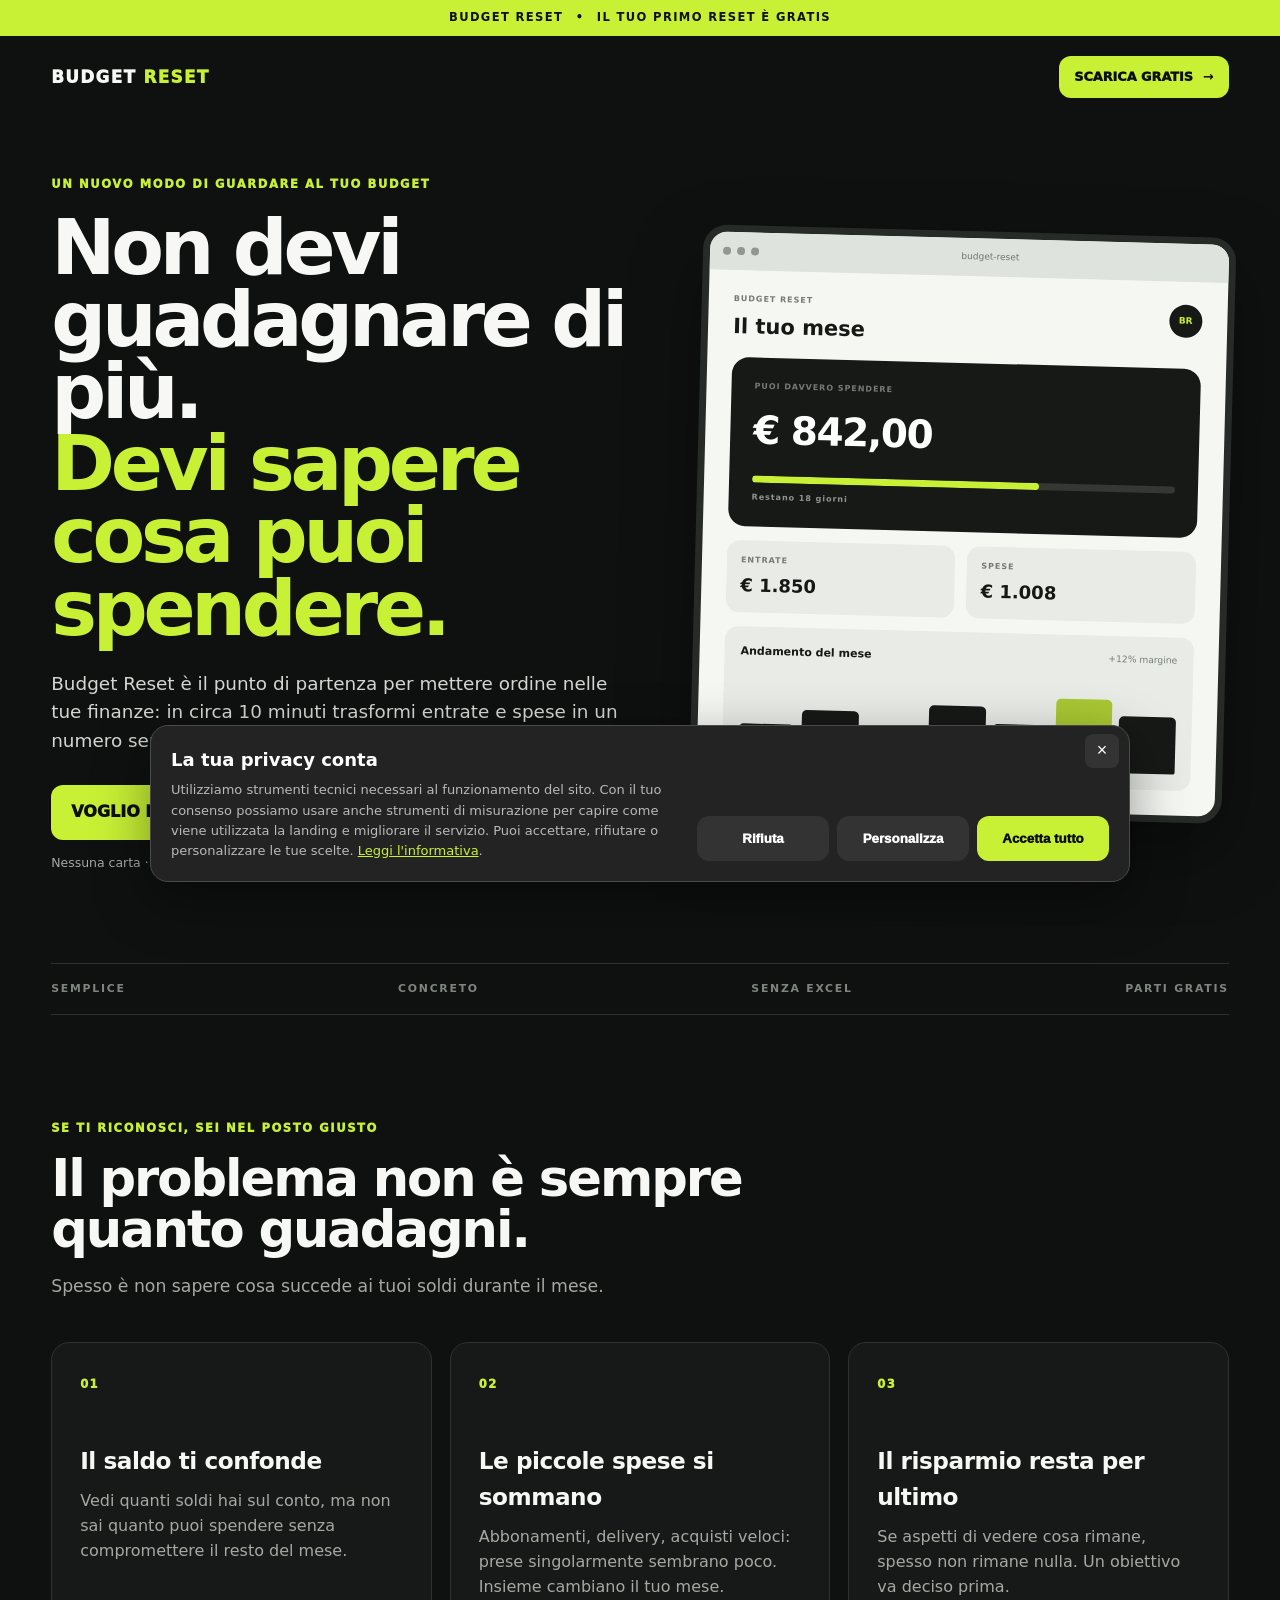
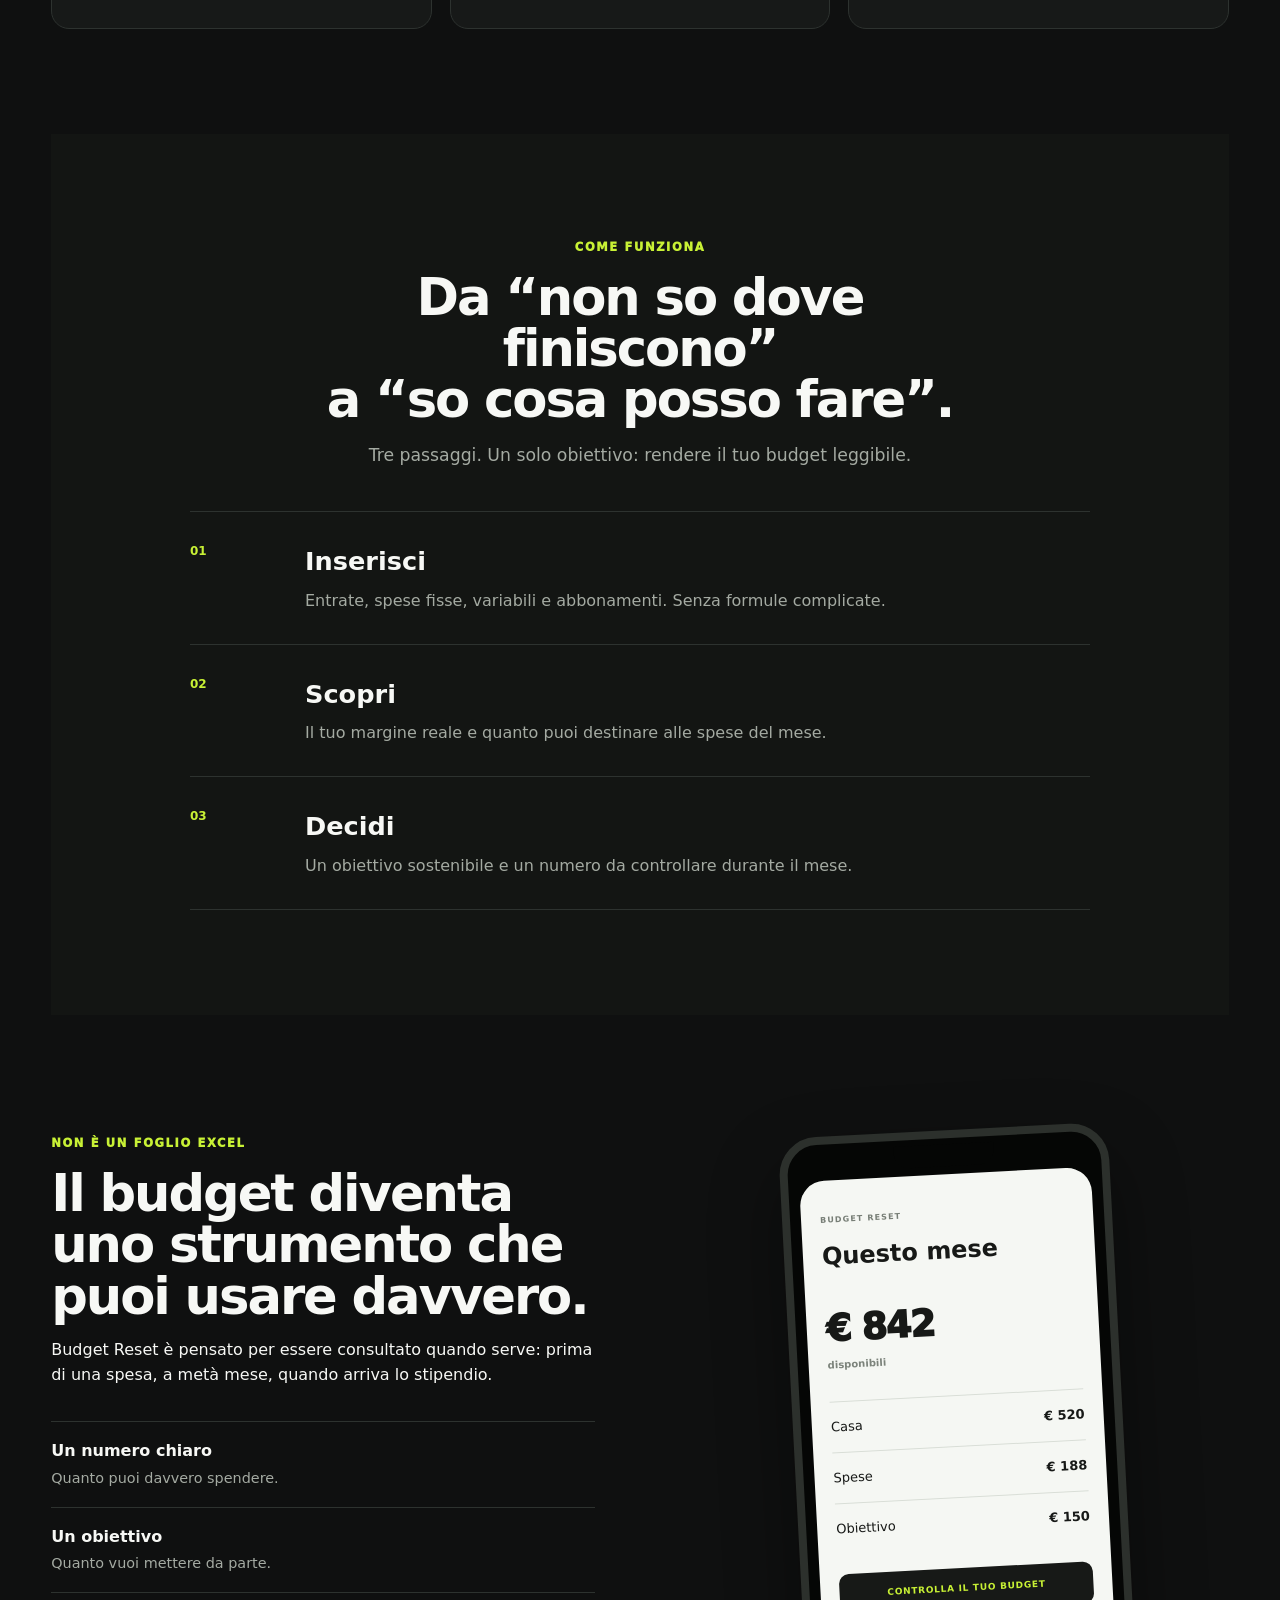
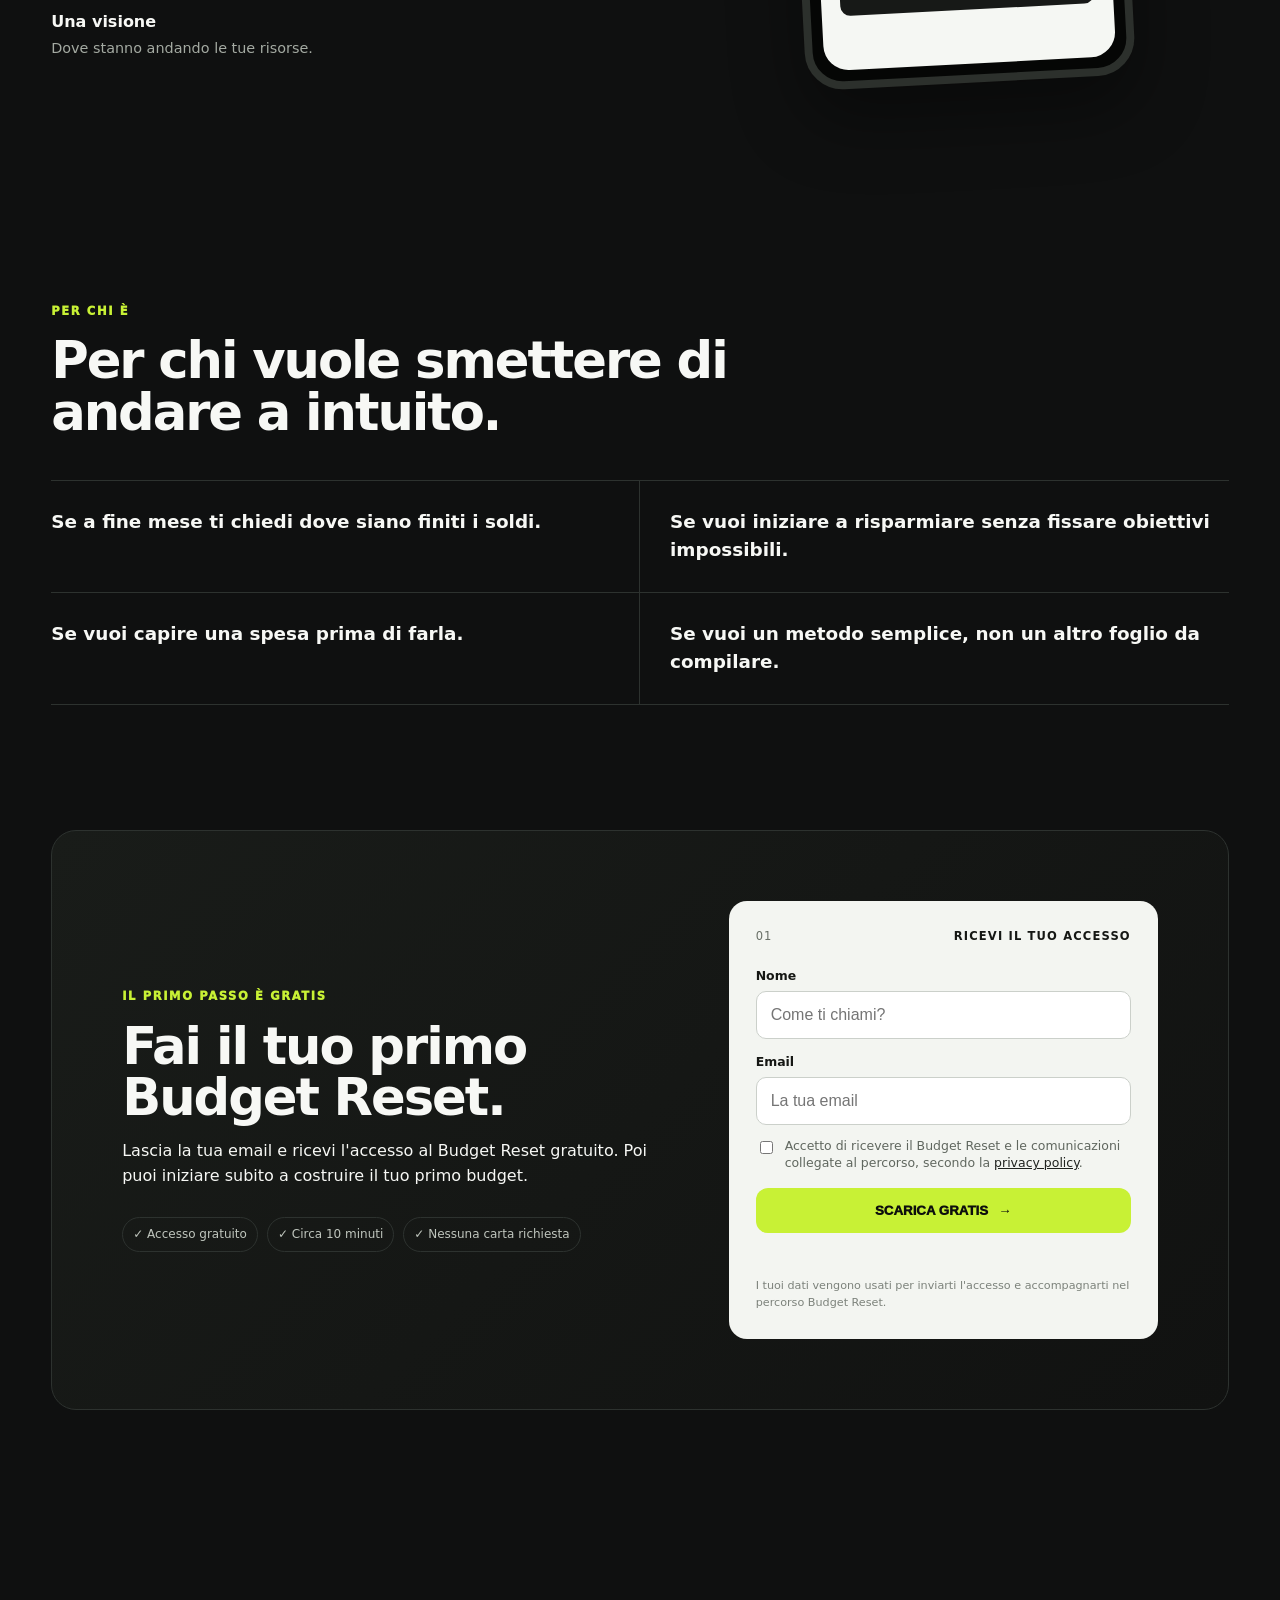
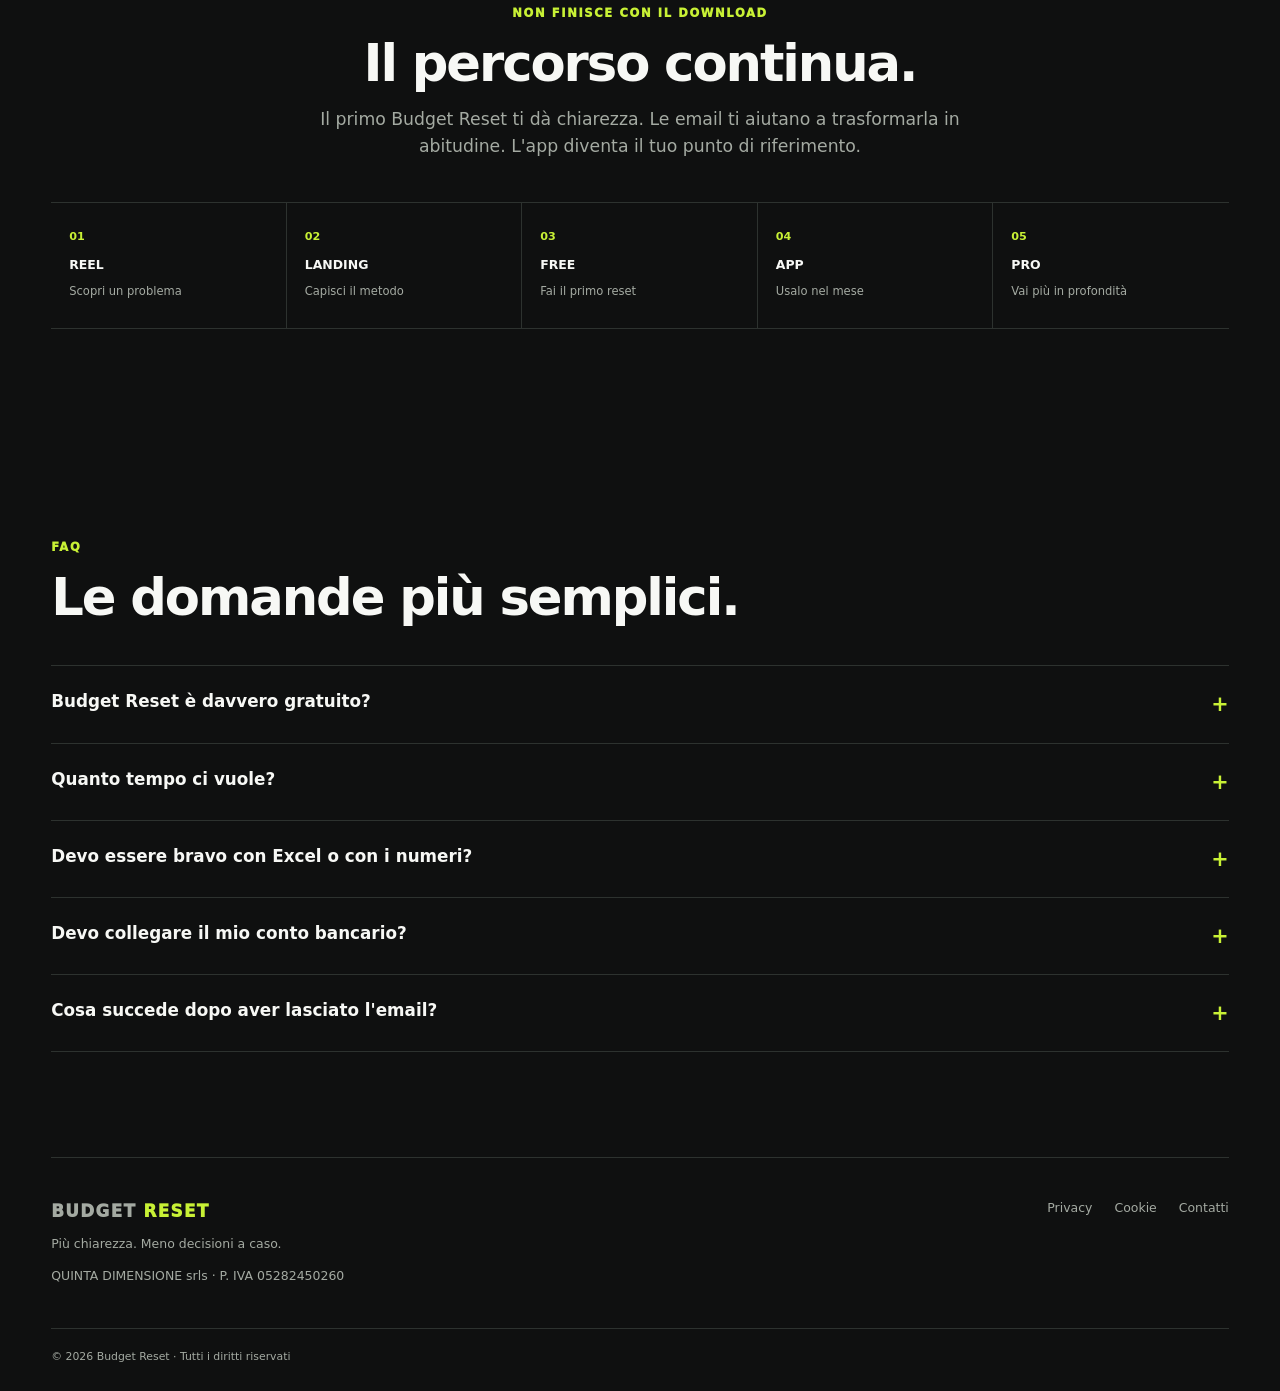
==== commit b09f5d16: "chore: add company name and VAT number to landing footer" ====
--- a/site/index.html
+++ b/site/index.html
@@ -131,7 +131,7 @@
 </section>
 </main>
 
-<footer class="footer"><div class="footer-inner"><div><a class="logo" href="/">BUDGET <span>RESET</span></a><p>Più chiarezza. Meno decisioni a caso.</p></div><div class="footer-links"><a href="/privacy.html">Privacy</a><a href="/privacy.html#cookie">Cookie</a><a href="mailto:support@zirofy.app">Contatti</a></div></div><div class="footer-bottom">© 2026 Budget Reset · Tutti i diritti riservati</div></footer>
+<footer class="footer"><div class="footer-inner"><div><a class="logo" href="/">BUDGET <span>RESET</span></a><p>Più chiarezza. Meno decisioni a caso.</p><p class="small">QUINTA DIMENSIONE srls · P. IVA 05282450260</p></div><div class="footer-links"><a href="/privacy.html">Privacy</a><a href="/privacy.html#cookie">Cookie</a><a href="mailto:support@zirofy.app">Contatti</a></div></div><div class="footer-bottom">© 2026 Budget Reset · Tutti i diritti riservati</div></footer>
 </div>
 <script>
 (function(){
